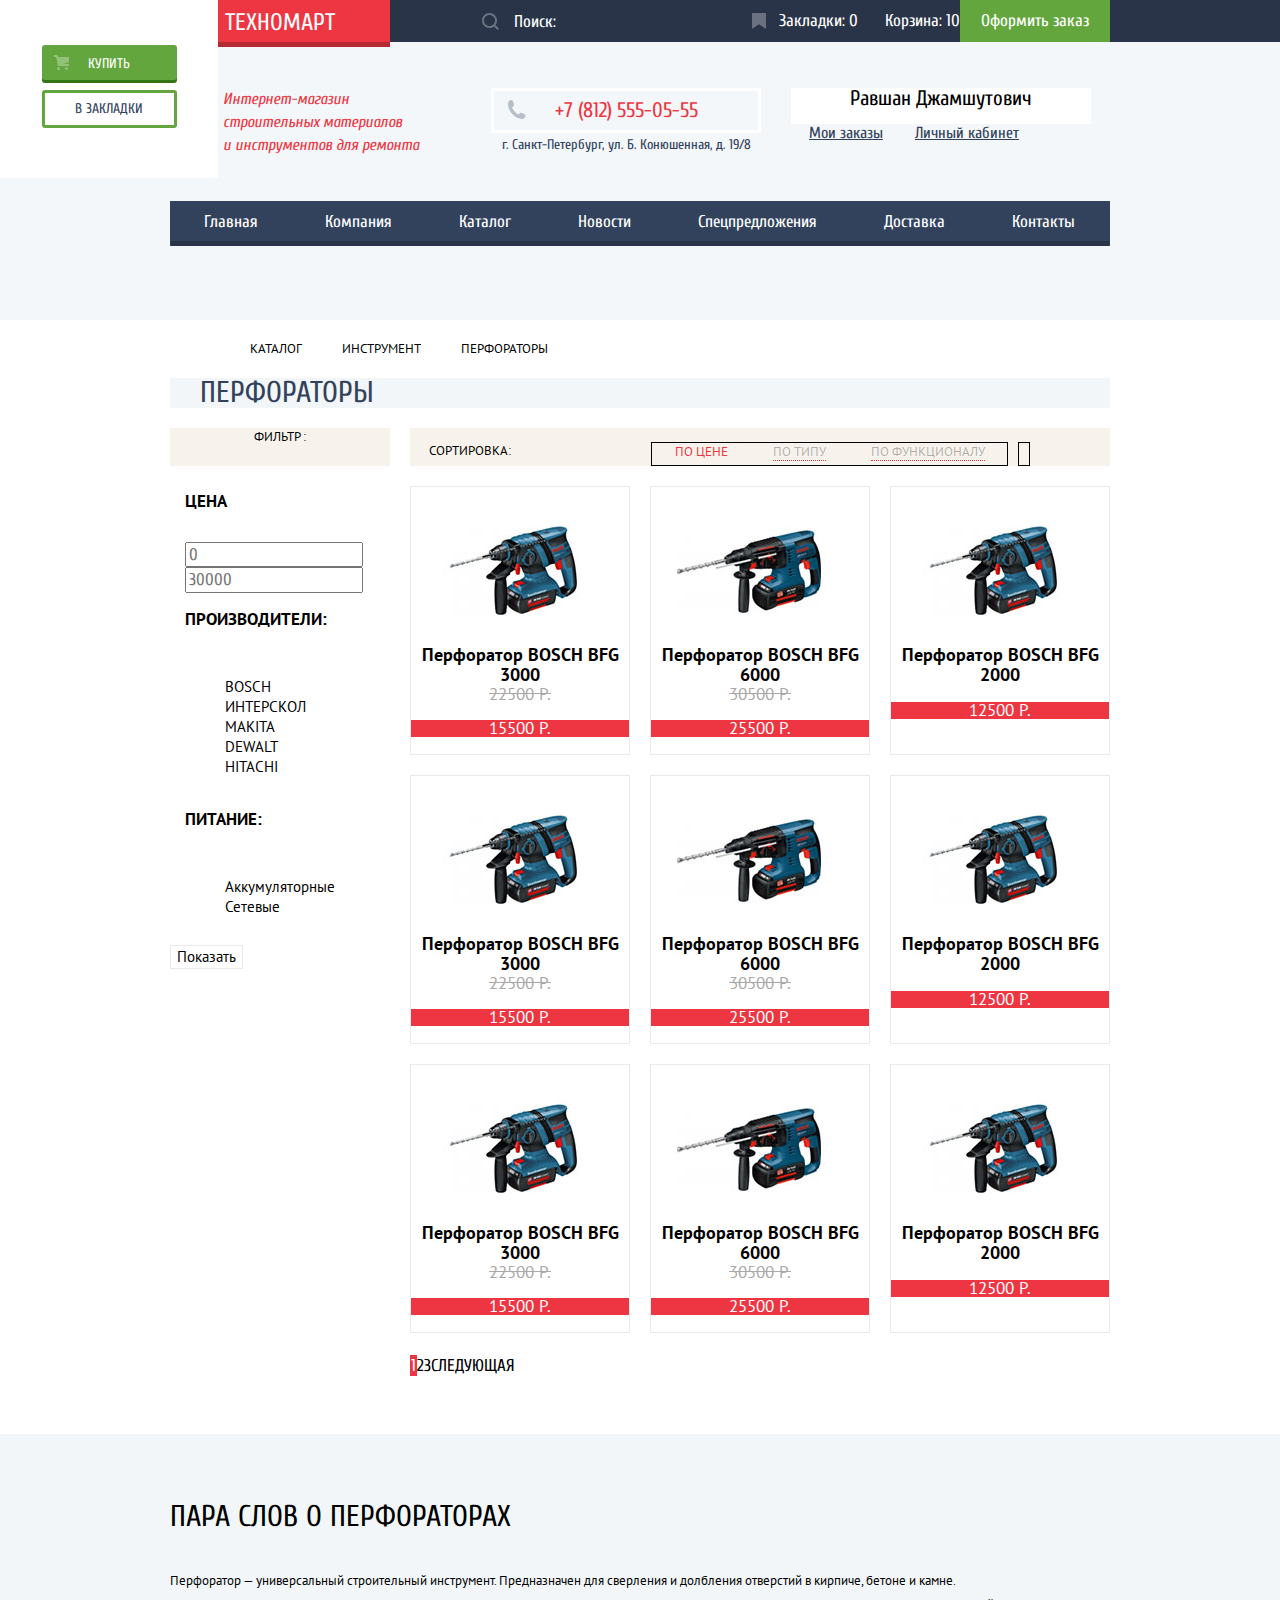
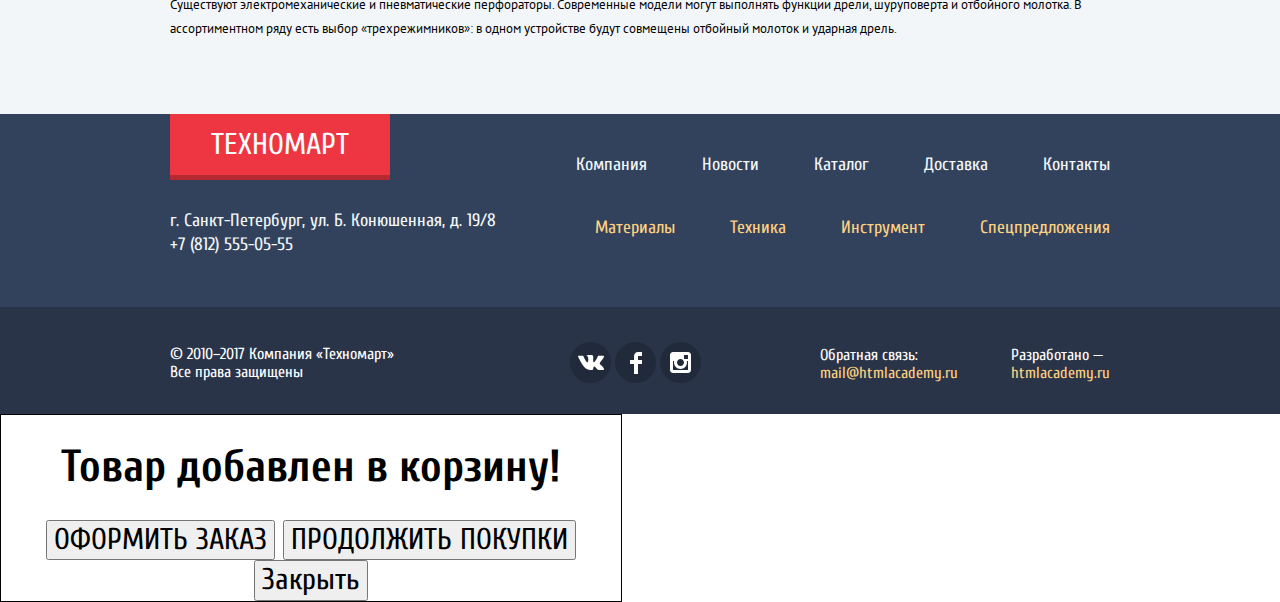
==== catalog.html @ 3c34a7c5 "Оформление контента" ====
<!DOCTYPE html>
<html lang="ru">

<head>
  <meta charset="utf-8">
  <title>HTML Academy: Техномарт</title>
  <link rel="stylesheet" href="css/normalize.css" />
  <link href="https://fonts.googleapis.com/css?family=Cuprum:400,400i,700&amp;subset=cyrillic" rel="stylesheet">
  <link href="https://fonts.googleapis.com/css?family=PT+Sans:400,700&amp;subset=cyrillic" rel="stylesheet">
  <link rel="stylesheet" href="css/style.css" />
</head>

<body class="catalog">
  <header class="main-header">
    <nav class="main-navigation">
      <div class="wrapper">
        <div class="row-selected-products">
          <h1><a class="main-logo" href="index.html">ТЕХНОМАРТ</a></h1>
          <div class="main-search">
            <form method="get" tabindex="0" action="https://echo.htmlacademy.ru" aria-label="Строка поиска">
              <input class="visually-hidden" type="submit" aria-label="Поиск по сайту">
              <input class="search-btn" type="search" name="search" placeholder="Поиск:">
              <span></span>
            </form>
          </div>
          <div class="main-bookmarks"><a href="#">Закладки: 0</a></div>
          <div class="basket-with-goods"><a href="#">Корзина: 10</a></div>
          <a href="#" class="main-checkout">Оформить заказ</a>
        </div>
      </div>
      <div class="middle-corrector">
        <p class="main-description">Интернет-магазин строительных материалов &nbsp и инструментов для ремонта</p>
        <ul class="main-address">
          <li class="main-address-number" aria-label="Телефон">+7 (812) 555-05-55</li>
          <li class="main-address-city" aria-label="Адрес">г. Санкт-Петербург, ул. Б. Конюшенная, д. 19/8</li>
        </ul>
        <ul class="user-navigation-cabinet">
          <li class="user-link"><a href="#">Равшан Джамшутович</a></li>
          <li class="orders-link"><a href="#">Мои заказы</a></li>
          <li class="personal-link"><a href="#">Личный кабинет</a></li>
        </ul>
        <ul class="site-navigation">
          <li><a href="index.html">Главная</a></li>
          <li><a href="company.html">Компания</a></li>
          <li><a href="catalog.html">Каталог</a></li>
          <li><a href="news.html">Новости</a></li>
          <li><a href="special.html">Спецпредложения</a></li>
          <li><a href="delivery.html">Доставка</a></li>
          <li><a href="contacts.html">Контакты</a></li>
        </ul>
      </div>
    </nav>
  </header>
  <main class="container">
    <h1 class="visually-hidden">ПЕРФОРАТОРЫ</h1>
    <div class="breadcrumbs-wrapper">
      <ul class="breadcrumbs">
        <li><a class="home-page" href="#"><span class="visually-hidden">Главная</span></a></li>
        <li><a href="#">Каталог</a></li>
        <li><a href="#">Инструмент</a></li>
        <li class="breadcrumbs-current">Перфораторы</li>
      </ul>
    </div>
    <div class=" content-wrapper">
      <div class="inner-caption">
        <h2 class="caption-txt">ПЕРФОРАТОРЫ</h2>
      </div>
      <div class="catalog-filter-wrapper">
        <aside class="catalog-filter">
          <div class="filter">
            <p>Фильтр :</p>
            <form class="filter" method="get" action="https://echo.htmlacademy.ru">
              <fieldset>
                <legend>ЦЕНА</legend>
                <div class="filter-prise-range">
                  <div class="range-scale">
                    <span class="range-scale-left"></span>
                    <span class="range-scale-right"></span>
                  </div>
                  <div class="range-amount">
                    <input type="text" class="amount-left" id="amount-left" name="amount-left" placeholder="0" />
                    <span></span>
                    <input type="text" class="amount-right" id="amount-right" name="amount-right" placeholder="30000" />
                  </div>
                </div>
              </fieldset>
              <fieldset>
                <legend>ПРОИЗВОДИТЕЛИ:</legend>
                <ul class="filter-option-checkbox">
                  <li class="filter-option">
                    <label><input class="visually-hidden filter-input filter-input-checkbox" type="checkbox" name="bosch"  checked />
                    <span class="checkbox-indicator"></span>
                    BOSCH</label>
                  </li>
                  <li class="filter-option">
                    <label><input class="visually-hidden filter-input filter-input-checkbox" type="checkbox" name="interskol"/>
                    <span class="checkbox-indicator"></span>
                    ИНТЕРСКОЛ</label>
                  </li>
                  <li class="filter-option">
                    <label><input class="visually-hidden filter-input filter-input-checkbox" type="checkbox" name="makita" checked />
                    <span class="checkbox-indicator"></span>
                    MAKITA</label>
                  </li>
                  <li class="filter-option">
                    <label><input class="visually-hidden filter-input filter-input-checkbox" type="checkbox" name="dewalt" />
                    <span class="checkbox-indicator"></span>
                    DEWALT</label>
                  </li>
                  <li class="filter-option">
                    <label><input class="visually-hidden filter-input filter-input-checkbox" type="checkbox" name="hitachi" />
                    <span class="checkbox-indicator"></span>
                    HITACHI</label>
                  </li>
                </ul>
              </fieldset>
              <fieldset>
                <legend>ПИТАНИЕ:</legend>
                <ul class="filter-option-radio">
                  <li class="filter-option">
                    <label tabindex="0"><input type="radio" class="visually-hidden filter-input filter-input-radio" name="power-supply" value="battery" checked />
                    <span class="radio-indicator"></span>
                    Аккумуляторные</label>
                  </li>
                  <li class="filter-option">
                    <label tabindex="0"><input type="radio" class="visually-hidden filter-input filter-input-radio" name="power-supply" value="network" />
                    <span class="radio-indicator"></span>
                    Сетевые</label>
                  </li>
                </ul>
              </fieldset>
              <button type="submit" class="filter-button button">Показать</button>
            </form>
            <b></b>

          </div>
          <!-- Тут будет форма -->
        </aside>
        <section class="catalog">
          <h2 class="visually-hidden">Каталог перфораторов</h2>
          <div class="catalog-navigation">
            <p class="catalog-navigation-item">Сортировка:</p>
            <ul class="catalog-nav-item">
              <li class="catalog-nav-list catalog-list-current"><a>По цене</a></li>
              <li class="catalog-nav-list"><a href="#">По типу</a></li>
              <li class="catalog-nav-list"><a href="#">По функционалу</a></li>
            </ul>
            <ul class="catalog-arrow-item">
              <li class="catalog-nav-list navigation-up"><a href="#"><span class="visually-hidden">up</span></a></li>
              <li class="catalog-nav-list navigation-down"><a href="#"><span class="visually-hidden">down</span></a></li>
            </ul>
          </div>
          <ul class="product-item">
            <li class="product-list-primary" tabindex="0">
              <div class="action-buy">
                <a href="#" class="buy">Купить</a>
                <a href="#" class="bookmark-buy">В закладки</a>
              </div>
              <img src="img/object-2.jpg" width="218" height="155" alt="Перфоратор BOSCH BFG 3000">
              <h3>Перфоратор BOSCH BFG 3000</h3>
              <span>22500 Р.</span>
              <p>15500 Р.</p>
            </li>
            <li class="product-list-primary" tabindex="0">
              <div class="action-buy">
                <a href="#" class="buy">Купить</a>
                <a href="#" class="bookmark-buy">В закладки</a>
              </div>
              <img src="img/object-3.jpg" width="218" height="155" alt="Перфоратор BOSCH BFG 6000">
              <h3>Перфоратор BOSCH BFG 6000</h3>
              <span>30500 Р.</span>
              <p>25500 Р.</p>
            </li>
            <li class="product-list-primary catalog-item-active" tabindex="0">
              <span class="new-flag"></span>
              <div class="action-buy">
                <a href="#" class="buy">Купить</a>
                <a href="#" class="bookmark-buy">В закладки</a>
              </div>
              <img src="img/object-2.jpg" width="218" height="155" alt="Перфоратор BOSCH BFG 2000">
              <h3>Перфоратор BOSCH BFG 2000</h3>
              <p class="empty">12500 Р.</p>
            </li>
            <li class="product-list-primary" tabindex="0">
              <div class="action-buy">
                <a href="#" class="buy">Купить</a>
                <a href="#" class="bookmark-buy">В закладки</a>
              </div>
              <img src="img/object-2.jpg" width="218" height="155" alt="Перфоратор BOSCH BFG 3000">
              <h3>Перфоратор BOSCH BFG 3000</h3>
              <span>22500 Р.</span>
              <p>15500 Р.</p>
            </li>
            <li class="product-list-primary" tabindex="0">
              <span class="new-flag"></span>
              <div class="action-buy">
                <a href="#" class="buy">Купить</a>
                <a href="#" class="bookmark-buy">В закладки</a>
              </div>
              <img src="img/object-3.jpg" width="218" height="155" alt="Перфоратор BOSCH BFG 6000">
              <h3>Перфоратор BOSCH BFG 6000</h3>
              <span>30500 Р.</span>
              <p>25500 Р.</p>
            </li>
            <li class="product-list-primary empty" tabindex="0">
              <div class="action-buy">
                <a href="#" class="buy">Купить</a>
                <a href="#" class="bookmark-buy">В закладки</a>
              </div>
              <img src="img/object-2.jpg" width="218" height="155" alt="Перфоратор BOSCH BFG 2000">
              <h3>Перфоратор BOSCH BFG 2000</h3>
              <p class="empty">12500 Р.</p>
            </li>
            <li class="product-list-primary" tabindex="0">
              <span class="new-flag"></span>
              <div class="action-buy">
                <a href="#" class="buy">Купить</a>
                <a href="#" class="bookmark-buy">В закладки</a>
              </div>
              <img src="img/object-2.jpg" width="218" height="155" alt="Перфоратор BOSCH BFG 3000">
              <h3>Перфоратор BOSCH BFG 3000</h3>
              <span>22500 Р.</span>
              <p>15500 Р.</p>
            </li>
            <li class="product-list-primary" tabindex="0">
              <div class="action-buy">
                <a href="#" class="buy">Купить</a>
                <a href="#" class="bookmark-buy">В закладки</a>
              </div>
              <img src="img/object-3.jpg" width="218" height="155" alt="Перфоратор BOSCH BFG 6000">
              <h3>Перфоратор BOSCH BFG 6000</h3>
              <span>30500 Р.</span>
              <p>25500 Р.</p>
            </li>
            <li class="product-list-primary" tabindex="0">
              <div class="action-buy">
                <a href="#" class="buy">Купить</a>
                <a href="#" class="bookmark-buy">В закладки</a>
              </div>
              <img src="img/object-2.jpg" width="218" height="155" alt="Перфоратор BOSCH BFG 2000">
              <h3>Перфоратор BOSCH BFG 2000</h3>
              <p class="empty">12500 Р.</p>
            </li>
          </ul>
          <ul class="pagination-list">
            <li class="pagination-item pagination-item-current"><a>1</a></li>
            <li class="pagination-item"><a href="#">2</a></li>
            <li class="pagination-item"><a href="#">3</a></li>
            <li class="pagination-item next-page"><a href="#">СЛЕДУЮЩАЯ</a></li>
          </ul>
        </section>
      </div>
    </div>
    <section class="product-description">
      <div class="product-wrapper">
        <h2 class="visually-hidden">Описание перфораторов</h2>
        <h2 class="offers-caption-txt">ПАРА СЛОВ О ПЕРФОРАТОРАХ</h2>
        <p>Перфоратор — универсальный строительный инструмент. Предназначен для сверления и долбления отверстий в кирпиче, бетоне и камне.<br> Существуют электромеханические и пневматические перфораторы. Современные модели могут выполнять функции дрели,
          шуруповерта и отбойного молотка. В ассортиментном ряду есть выбор «трехрежимников»: в одном устройстве будут совмещены отбойный молоток и ударная дрель.</p>
      </div>
    </section>
  </main>
  <footer class="main-footer">
    <div class="footer-wrapper">
      <nav class="footer-navigation">
        <div class="footer-contacts-wrapper">
          <a class="footer-logo" href="index.html">ТЕХНОМАРТ</a>
          <p class="footer-contacts">
            г. Санкт-Петербург, ул. Б. Конюшенная, д. 19/8 +7 (812) 555-05-55
          </p>
        </div>
        <!--<div class="footer-site-wrapper">-->
        <ul class="footer-site-navigation">
          <li><a href="#">Компания</a></li>
          <li><a href="#">Новости</a></li>
          <li><a href="#">Каталог</a></li>
          <li><a href="#">Доставка</a></li>
          <li><a href="#">Контакты</a></li>
          <li class="another-color"><a href="#">Материалы</a></li>
          <li class="another-color"><a href="#">Техника</a></li>
          <li class="another-color"><a href="#">Инструмент</a></li>
          <li class="another-color"><a href="#">Спецпредложения</a></li>
        </ul>
        <!--</div>-->
      </nav>
    </div>
    <section class="footer-row">
      <div class="footer-row-wrapper">
        <p class="footer-company">
          © 2010–2017 Компания «Техномарт» Все права защищены
        </p>
        <div class="footer-social">
          <a class="social-btn vk-btn" href="#" aria-label="ВКонтакте"><span class="visually-hidden">ВКонтакте</span></a>
          <a class="social-btn fb-btn" href="#" aria-label="Фейсбук"><span class="visually-hidden">Фейсбук</span></a>
          <a class="social-btn ins-btn" href="#" aria-label="Инстаграм"><span class="visually-hidden">Инстаграм</span></a>
        </div>
        <div class="footer-develope">
          <p class="mail-develope">
            Обратная связь:<br>
            <a class="footer-develope-link" href="#" aria-label="Электронная почта htmlacademy">mail@htmlacademy.ru</a>
          </p>
          <p class="site-develope">
            Разработано —<br>
            <a class="footer-develope-link" href="#" aria-label="Сайт htmlacademy">htmlacademy.ru</a>
          </p>
        </div>
      </div>
    </section>
  </footer>

  <section class="modal modal-basket">
    <h2>Товар добавлен в корзину!</h2>
    <div class="modal-nav">
      <button class="checkout-btn" type="submit">ОФОРМИТЬ ЗАКАЗ</button>
      <button class="continue-shopping" type="button">ПРОДОЛЖИТЬ ПОКУПКИ</button></div>
    <button class="modal-close" type="button">Закрыть</button>
    <!-- Оформление заказа -->
  </section>

</body>

</html>
---- css/style.css ----
body {
  padding: 0;
  margin: 0;
  font-family: "Cuprum", Arial, sans-serif;
  font-size: 17px;
  font-weight: normal;
  line-height: 17px;
  color: #000000;
  background-color: #ffffff;
  min-width: 1200px;
}

.visually-hidden {
  position: absolute;
  clip: rect(0 0 0 0);
  width: 1px;
  height: 1px;
  margin: -1px;
}

a {
  text-decoration: none;
}

.main-navigation {
  background-color: #f4f7f9;
  margin: 0px;
  padding: 0px;
  min-height: 320px;
}

.main-logo {
  font-size: 24px;
  line-height: 24px;
  font-weight:400;
  color: #ffffff;
  background-color: #ee3643;
  width: 220px;
  text-align: center;
  padding-top: 11px;
  padding-bottom: 7px;
  display: block;
  /* border-bottom: 5px solid #b52933; */
  box-shadow: 0 5px 0 0 #b52933;
  /* position: absolute; */
  /* top: 0; */
  /* display: none;      /* Потом убрать */ */
}

.main-logo:hover,
.main-logo:focus,
.footer-logo:hover,
.footer-logo:focus {
background-color:#ca2c37;
box-shadow: 0 5px 0 0 #9a212a;
}

.main-logo:active,
.footer-logo:active {
  background-color: #ba2732;
  box-shadow: 0 5px 0 0 #8e1e26;
}

.wrapper {
  background-color: #293449;
  width: 100%;
}

.row-selected-products {
  margin: 0 auto;
  padding: 0 10px;
  width: 940px;
  height: 42px;
}

.wrapper .row-selected-products {
  display: flex;
  flex-direction:row;
  align-items:center;
  margin-bottom: 46px;
}

.row-selected-products a:not(.main-logo ) {
  color: #ffffff;
  line-height: 18px;

}

.main-search {
  margin-left: auto;
  width: 270px;
  position: relative;
}

.main-search input[type="search"] {
  border: none;
  padding-left:49px;
  width: 270px;
  height: 42px;
  background-color: #293449;
}

.main-search input[type="search"]:hover {
  background-color: #212a3a;
}

.main-search input[type="search"]:focus {
  background:white;
}

.main-search input::-webkit-input-placeholder {
  color: #ffffff;
  font-weight: 400;
  line-height: 18px;
}

.main-search input:focus::-webkit-input-placeholder {
  color: #000000;
  font-weight: 400;
  line-height: 18px;
}

.main-search input[type="search"]:focus+span {
  background-image:url(../img/icon-search-red.svg);
  opacity: 1;
}

.main-search span {
  position:absolute;
  background-image:url(../img/icon-search.svg);
  background-repeat: no-repeat;
  width: 20px;
  height: 20px;
  top: 13px;
  left: 17px;
  opacity: 0.3;
  /* margin-left: 17px; */

}
.main-search:hover::before {
  opacity: 1;
}

.main-search:hover span {
  opacity: 1;
}

.main-bookmarks {
  width: 150px;
  text-align: center;
  position: relative;
}

.main-bookmarks a {
  padding: 12px 27px 12px 44px;    /*---- SAFARI -----*/
}

.main-bookmarks a::before {
  content: "";
  background-image: url(../img/icon-bookmark.svg);
  background-repeat: no-repeat;
  width: 14px;
  height: 16px;
  position: absolute;
  top: 1px;
  left: 17px;
  opacity: 0.3;
}

.main-bookmarks a:hover::before,
.main-basket a:hover::before {
  opacity: 1;
}

.main-bookmarks a:active::before,
 .main-basket a:active::before {
  opacity: 0.5;
}

.main-basket {
  width: 150px;
  text-align: center;
  position: relative;
/* border: 1px solid white; */
}

.main-basket a {
  padding: 12px 28px 12px 50px;
}

.main-basket a::before {
  content: "";
  background-image: url(../img/cart-icon.svg);
  background-repeat: no-repeat;
  width: 15px;
  height: 15px;
  position: absolute;
  top: 1px;
  left: 17px;
  opacity: 0.3;
}

.main-bookmarks a:hover,
.main-basket a:hover,
.main-bookmarks a:focus,
.main-basket a:focus {
background-color: #212a3a;
}

.main-bookmarks a:active,
.main-basket a:active {
background-color: #161d29;
opacity: 0.5;
}

.with-products a,
.with-products a:hover,
.with-products a:focus,
.with-products a:active {
  background-color: #ee3643;
}

.main-checkout {
  background-color: #63a63e;
  width: 150px;
  text-align: center;
  padding-top: 12px;
  padding-bottom: 12px;
}

.main-checkout:hover,
.main-checkout:focus {
  background-color: #5fbb2d;
}

.main-checkout:active {
  background-color: #518534;
  color: rgba(255, 255, 255, 0.51);
}

.middle-corrector {
  margin: 0 auto;
  padding: 0 10px;
  width: 940px;
  display: flex;
  flex-direction: row;
  flex-wrap: wrap;
  /* border: 1px solid green; /* -- ПОТОМ УБРАТЬ -- */
  margin-bottom:44px;
}

.main-description {
  font-style: italic;
  font-size: 16px;
  line-height: 23px;
  text-align: left;
  color: #ee3643;
  width: 198px;
  margin: 0;
  padding: 0;
  margin-left: 53px;
  /* border: 1px solid red; /* -- ПОТОМ УБРАТЬ -- */
}

.main-address {
  list-style: none;
  width: 300px;
  margin:0;
  padding: 0;
  margin-left:70px;
  /* border: 1px solid red; /* -- ПОТОМ УБРАТЬ -- */
}

.main-address-number {
  font-size: 21px;
  line-height: 21px;
  color: #ee3643;
  border: 3px solid #ffffff;
  width: 264px;
  text-align: center;
  padding-top: 9px;
  padding-bottom: 9px;
  position: relative;

}

.main-address-number::before {
  content: "";
  width: 19px;
  height: 19px;
  background-image: url(../img/icon-phone.svg);
  background-repeat: no-repeat;
  position: absolute;
  left:13px;
}

.main-address-city {
  font-size: 14px;
  line-height: 24px;
  color: #32425c;
  width: 270px;
  text-align: center;
}

.user-navigation {
  font-size: 21px;
  line-height: 21px;
  list-style: none;
  width: 281px;
  height: 45px;
  margin: 0;
  padding: 0;
  margin-left: auto;
  display: flex;
  flex-direction: row;
  justify-content: space-between;
  align-items: center;
}

.user-navigation a {
  color: inherit;
}

.login-link {
  margin-right: 10px;
}

.login-link a {
  background-color: #ffffff;
  padding: 9px 26px 9px 47px;
  width: 121px;
  position: relative;
}

.login-link a::before {
  content: "";
  background-image: url(../img/icon-login.svg);
  background-repeat: no-repeat;
  width: 20px;
  height: 17px;
  position: absolute;
  left: 14px;
  top: 12px;
  opacity: 0.5;
}

.login-link a:hover::before,
.login-link a:focus::before {
  opacity: 1;
}

.login-link a:active::before {
  opacity: 0.5;
}

.registration-link a {
  background-color: #ffffff;
  padding: 9px 25px 9px 25px;
  width: 150px;
}

.user-navigation a:hover,
.user-navigation a:focus {
  color: #ee3643;
}

.user-navigation a:active {
  color: rgba(0, 0, 0, 0.302);
}

.user-navigation-cabinet {
  list-style: none;
  margin: 0;
  padding: 0;
  display: flex;
  flex-wrap: wrap;
  width: 300px;
}

.user-link {
  background-color: #ffffff;
  width: 300px;
  text-align: center;
}

.user-link a {
  font-size: 21px;
  line-height: 21px;
  color: #000000;
}

.orders-link {
  margin-left: 18px;   /* -- ПОТОМ ИСПРАВИТЬ -- */
}

.personal-link {
  margin-left: 32px;  /* -- ПОТОМ ИСПРАВИТЬ  -- */
}

.orders-link a,
.personal-link a {
  font-size: 16px;
  line-height: 18px;
  color: #32425c;
  text-decoration: underline;
}

/* .navigation-corrector {
  margin: 0 auto;
  width: 940px;}
   margin-bottom: 59px; /* -- ПОТОМ УБРАТЬ -- */
  /* border: 1px solid green; /* -- ПОТОМ УБРАТЬ -- */


.site-navigation {
  list-style: none;
  background-color: #32425c;
  width: 100%;
  margin: 0;
  padding: 0;
  display: flex;
  justify-content: center;
  flex-wrap: wrap;
  margin-top: 44px;
  margin-bottom: 60px;
}

.site-navigation li {
  height: 45px;
}

.site-navigation a {
  display: block;
  color: #ffffff;
  font-weight: normal;
  padding-top: 12px;
  padding-bottom: 11px;
  padding-right: 34px;
  padding-left: 33px;
  border-bottom: 5px solid #293449;
}

.site-navigation a:hover,
.site-navigation a:focus {
  background-color: #293449;
}

.site-navigation a:active {
    /* color: rgba(255, 255, 255, 0.502);
    background-color: #1d2739; */
    opacity: 0.3;
}

.breadcrumbs-wrapper {
  margin: 0 auto;
  padding: 0 10px;
  width: 940px;
}

.breadcrumbs-wrapper .breadcrumbs {
  display: flex;
  margin-top: 20px;
  margin-bottom: 20px;
}

.breadcrumbs li {
  margin-left: 40px;
}

.breadcrumbs,
.filter p,
.catalog-navigation {
  font-family: "PT Sans", Arial, sans-serif;
  font-size: 13px;
  line-height: 18px;
  list-style: none;
  text-transform: uppercase;
}

.breadcrumbs a {
  color: #000000;
}

.breadcrumbs {
  margin: 0;
  padding: 0;
}

.content-wrapper {
  margin: 0 auto;
  padding: 0 10px;
  width: 940px;
}

.catalog-filter-wrapper {
  display: flex;

}

.filter {
  /* border: 1px solid black; */
  width: 220px;
  margin-right: 20px;
}

.filter p,
.catalog-navigation {
  background-color: #f7f3ec;
  margin: 0;
  padding: 0;
}

.filter p {
  min-height: 38px;
  text-align: center;
  margin-bottom: 20px;
}

.filter legend {
  font-family: "PT Sans", Arial, sans-serif;
  line-height: 30px;
  font-weight: bold;
  text-transform: uppercase;
  margin-bottom: 20px;
}

.filter fieldset {
  border: none;
}

.filter label,
.filter-button {
  font-family: "PT Sans", Arial, sans-serif;
  font-size: 15px;
  line-height: 20px;
}

.filter ul {
  list-style: none;
}

.filter-button {
  background-color: #ffffff;
  border: 1px solid #eaeaea;
}

.catalog-navigation {
  /* border: 1px solid black; */
  display: flex;
  min-height: 38px;
  margin-bottom: 20px;
}

.catalog-navigation p {
  margin: 0;
  padding: 0;
  }

.catalog-navigation .catalog-navigation-item {
  padding-left: 19px;
  padding-top: 14px;
}

.catalog-nav-item {
  margin: 0;
  padding: 0;
  border: 1px solid black;
  display: flex;
  flex-wrap: wrap;
  justify-content: space-around;
  margin-left: 140px;
  list-style: none;
  width: 355px;
  margin-top: 14px;
}

.catalog-arrow-item {
  margin: 0;
  padding: 0;
  border: 1px solid black;
  display: flex;
  flex-wrap: wrap;
  justify-content: space-around;
  margin-left: 10px;
  list-style: none;
  margin-top: 14px;
}

.catalog-arrow-item .catalog-nav-list {
  margin-right: 5px;
}

.catalog-nav-list a {
  color: rgba(0, 0, 0, 0.302);
  /* background-image: url(/Users/yanbronovitskiy/Documents/GitHub/608889-technomart/img/under-line.png);
  background-position: bottom;
  background-repeat: repeat-x; */
  border-bottom: 1px dotted #ee3643;


}

.catalog-nav-list a:hover,
.catalog-nav-list a:focus {
  color: inherit;
  border-bottom: 1px solid #ee3643;
  background: none;
}

.catalog-list-current a {
  background-image: none;
  border-bottom: none;
  color: #ee3643;
  margin: 0;
  padding: 0;
}
.catalog-list-current a:hover,
.catalog-list-current a:focus,
.catalog-list-current a:active {
  background-image: none;
  border-bottom: none;
  color: #ee3643;
}

.catalog-item-buy {
  font-size: 14px;
  line-height: 18px;
  text-align: center;
  color: #ffffff;
  background-color: #63a63e;
}

.catalog-item-buy:hover,
.catalog-item-buy:focus {
  background-color: #5fbb2d;
}

.catalog-item-buy:active {
  background-color: #518534;
}

.catalog-item-bookmarks {
  font-size: 14px;
  line-height: 18px;
  text-align: center;
  color: #000000;
  background-color: #ffffff;
  border: 3px solid #63a63e;
  border-radius: 3px;
}

.catalog-item-bookmarks:hover,
.catalog-item-bookmarks:focus {
  border: 3px solid #000000;
  border-radius: 3px;
}

.catalog-item-bookmarks:active {
  border: 3px solid #c1c6ce;
  border-radius: 3px;
  color: rgba(50, 66, 92, 0.302);
}

.services {
  margin: 0 auto;
  padding: 0 10px;
  width: 940px;
  margin-bottom: 53px;
  margin-top: 59px;
  display: flex;
  justify-content: space-between;
  flex-wrap: wrap;
  /* border: 1px solid green;  */  /* ------   потом убрать ----------- */
}

.services-item-horizontal {
  display: flex;
  justify-content:space-between;
  width: 100%;
/*   border: 1px solid black;     */  /* ------   потом убрать ----------- */
}

.services-item-vertical {
  display: flex;
  flex-direction: column;
/*   border: 1px solid black; */ /* ------   потом убрать ----------- */
  width: 300px;
  margin-left: auto;
}

.services-item-slide {
  width: 620px;
  height: 266px;   /* ------   потом убрать ----------- */
  border: 1px solid red;

}

.slider-wrapper {
  display: flex;
  margin: 0;
  padding: 0;
  /* ------   потом убрать ----------- */
}

.services-list {
  width: 300px;
  margin-bottom: 20px;
  min-height: 123px;
   /* ------   потом убрать ----------- */
}

.delivery-block {
  margin-bottom: 0;
}

.services-list h3 {
  margin: 0;
  padding: 0;
}

.services-list h3 {
  padding-top: 26px;
  padding-left: 23px;
}

.services-list a {
  padding: 10px 0px;
  margin-left: 25px;
  width: 135px;
  text-align: center;
}

.materials-block,
.tool-block,
.technics-block,
.discounts-block,
.delivery-block {
  position: relative;
}

.materials-block::before {
  content: "";
  width: 60px;
  height: 59px;
  background-image: url(../img/flag.png);
  position: absolute;
  right: 0px;
}

.materials-block::after {
  content: "";
  width: 44px;
  height: 65px;
  background-image: url(../img/icon-1.svg);
  background-repeat: no-repeat;
  position: absolute;
  top:31px;
  right: 43px;
}

.tool-block::after {
  content: "";
  width: 75px;
  height: 61px;
  background-image: url(../img/icon-2.svg);
  background-repeat: no-repeat;
  position: absolute;
  right: 28px;
  top: 33px;
}

.technics-block::after {
  content: "";
  width: 78px;
  height: 62px;
  background-image: url(../img/icon-3.svg);
  background-repeat: no-repeat;
  position: absolute;
  right: 31px;
  top: 33px;
}

.discounts-block::after {
  content: "";
  width: 59px;
  height: 72px;
  background-image: url(../img/icon-4.svg);
  background-repeat: no-repeat;
  position: absolute;
  right: 45px;
  top: 26px;
}

.delivery-block::after {
  content: "";
  width: 78px;
  height: 68px;
  background-image: url(../img/icon-5.svg);
  background-repeat: no-repeat;
  position: absolute;
  right: 31px;
  top: 32px;
}

.services-list h3 {
  font-size: 24px;
  font-weight: bold;
  line-height: 30px;
  color: #ffffff;
}

.services-list a {
  display: inline-block;
  font-size: 14px;
  line-height: 18px;
  color: #ffffff;
  background-color: rgba(0, 0, 0, 0.1);
  border-radius: 3px;
  margin-top: 10px;
}

.services-list a:hover,
.services-list a:focus {
  background-color: rgba(0, 0, 0, 0.2);
}

.services-list a:active {
  background-color: rgba(0, 0, 0, 0.3);
}

.materials-block,
.delivery-block {
  background-color: #ffbf47;
}

.tool-block {
  background-color: #3bbce3;
}

.technics-block {
  background-color: #dc91d8;
}

.discounts-block {
  background-color: #8ed78f;
}

.caption {
  background-color: #f9f5f0;
  display: flex;
  flex-wrap: wrap;
  justify-content: space-between;
  margin-bottom: 20px;
  min-height: 89px;
}

.inner-caption {
  background-color: #f2f6f8;
  display: flex;
  margin-bottom: 20px;
}

.caption-txt {
  margin: 0;
  padding: 0;
  font-size: 30px;
  font-weight: normal;
  line-height: 30px;
  text-transform: uppercase;
  color: #32425c;
  width: 610px;
  padding-left: 30px;
  align-self: center;
}

.caption-btn {
  font-size: 14px;
  line-height: 18px;
  color: #ffffff;
  text-align: center;
  background-color: #ee3643;
  margin-right: 24px;
  padding: 10px 0;
  align-self: center;
  border-radius: 3px;
  width: 253px;
}

.caption-btn:hover,
.caption-btn:focus,
.company-btn:hover,
.company-btn:focus,
.contacts-btn:hover,
.contacts-btn:focus {
  background-color: #ca2c37;
}

.caption-btn:active,
.company-btn:active,
.caption-btn:active {
  background-color: #ba2732;
}

.product,
.manufacture {
  margin: 0 auto;
  padding: 0 10px;
  width: 940px;
}

.product-item {
  display: flex;
justify-content: flex-start;
  flex-wrap: wrap;
  /* border: 1px solid green; */ /* ------   потом убрать ----------- */
  margin: 0;
  padding: 0;
}

.product-list,
.product-list-primary {
  width: 218px;
  margin-right: 20px;
  margin-bottom: 20px;
}

.product-list:nth-child(4n) {
  margin-right:0;
}

.product-list-primary:nth-child(3n) {
  margin-right:0;
}

.product-item,
.manufacture-item {
  font-family: "PT Sans", Arial, sans-serif;
  list-style: none;
}

.product-list,
.manufacture-list,
.product-list-primary {
  border: 1px solid #eaeaea;
  text-align: center;
}

.product-list h3,
.product-list-primary h3 {
  font-size: 18px;
  font-weight: bold;
  line-height: 20px;
  margin: 0;
  padding: 0;
}

.product-list p {
  margin: 0;
  padding: 0;
}

.product-list img {
  margin-bottom: 23px;
}

.product-list h3 {
  margin-bottom: 11px;
}

.product-list span,
.product-list-primary span {
  line-height: 18px;
  color: #a9a9a9;
  text-decoration: line-through;
}

.product-list p,
.product-list-primary p {
  background-color: #ee3643;
  color: #ffffff;
}

.product p {
  position:relative;
  width:80px;
  margin:8px auto;
  margin-bottom:20px;
  padding:10px 30px;
  padding-bottom: 10px;
  color:white;
  background:#ee3643;
  border-radius:3px;
}

.product-list .empty {
  margin-top: 37px;
  margin-bottom: 20px;
}

.product p::after {
  content:"";
  position:absolute;
  top:0;
  right:-20px;
  width:0;
  height:0;
  border:19px solid white;
  border-left-color:#ee3643;
}

.product-list {
  position: relative;
  display: inline-block;
}

.action-buy {
  position: absolute;
  top: 0;
  left: 0;
  width: 218px;
  height: 88px;
  background-color: #ffffff;
  opacity: 1;
  padding: 45px 0;
}

.buy,
.bookmark-buy {
  display: block;
  width: 129px;
  margin: 0 auto;
  margin-bottom: 10px;
  background-color: #63a63e;
  color: white;
  font-size: 14px;
  font-weight: normal;
  font-family: "Cuprum", Arial sans-serif;
  line-height: 18px;
  text-decoration: none;
  text-transform: uppercase;
  border-radius: 3px;
}

.bookmark-buy {
  padding:7px 0;
  border:3px solid #63a63e;
  color:#32425c;
  background:white;
  border-bottom-color:#63a63e;
}

.bookmark-buy:hover,
.bookmark-buy:focus {
  border:3px solid #32425c;
}

.bookmark-buy:active {
  opacity: 0.3;
}

.buy {
  padding-top: 10px;
  padding-bottom: 7px;
  padding-right: 3px;
  padding-left: 3px;
  box-shadow:0 3px 0 0 #367315;
  position: relative;
}

.buy::before {
  content: "";
  position: absolute;
  width: 15px;
  height: 15px;
  background-image: url(../img/cart-icon.svg);
  background-repeat: no-repeat;
  top: 10px;
  left: 12px;
  opacity: 0.3;
}

.buy:hover::before,
.buy:focus::before,
.buy:active::before {
  opacity: 1;
}

.buy:hover,
.buy:focus {
  background-color: #5fbb2d;

}

.buy:active {
  background-color: #367315;
}

.product-list .action-buy {
  display: none;
}

.product-list:hover .action-buy {
  display: block;
}

.product-list:hover,
.product-list:focus {
  box-shadow: 0px 0px 25px 0 rgba(41, 52, 73, 0.5);
}

.manufacture {
  /* border: 1px solid black; */
  margin-bottom: 65px;
}

.manufacture-item {
  display: flex;
  margin: 0;
  padding: 0;
  flex-wrap: wrap;
  justify-content:flex-start;

}

.manufacture-list {
  width: 218px;
  min-height: 143px;
  margin-bottom: 20px;
  margin-right: 20px;
  align-self:center;
}

.manufacture-list:hover,
.manufacture-list:focus {
  box-shadow: 0px 0px 25px 0 rgba(41, 52, 73, 0.5);
}

.manufacture-list:active {
  box-shadow: 0px 0px 10px 0 rgba(41, 52, 73, 0.5);
  opacity: 0.3;
}

.manufacture-list:nth-child(4n) {
  margin-right: 0;
}

.pagination-list {
  list-style: none;
  /* border: 1px solid black; */
  display: flex;
  margin: 0;
  padding: 0;
  margin-top: 4px;
  margin-bottom: 60px;
}

.pagination-item a {
  color: #000000;
  background-color: #ffffff;
  /* border: 1px solid #eaeaea; */

}

.pagination-item a:active {
  border: 1px solid #ee3643;

}

.pagination-item-current a {
  color: #ffffff;
  background-color: #ee3643;
  border: 1px solid #ee3643;
}

.pagination-item-current a:hover,
.pagination-item-current a:focus,
.pagination-item-current a:active {
  color: #ffffff;
  background-color: #ee3643;
  border: 1px solid #ee3643;
}

.offers {
  background-color: #f4f7f9;
  width: 940px;
  display: flex;
  flex-wrap: wrap;
  padding:0 calc((100% - 930px) / 2);
  justify-content: center;
  /* border: 1px solid red; */ /* ------- ПОТОМ УБРАТЬ   ------*/ */
}

.offers-wrapper h2,
.offers-item  {
  margin: 0;
  padding: 0;

}

.offers .offers-wrapper {
  padding-top: 63px;
}

/* .offers-wrapper {
  margin: 0 auto;
  padding: 0 10px;
  width: 940px;
  display: flex;

  margin-bottom: 83px;
} */
/* border: 1px solid red; */  /* ------- ПОТОМ УБРАТЬ   ------*/

.product-wrapper .offers-caption-txt {
 /*border: 1px solid black; */  /* ------- ПОТОМ УБРАТЬ   ------*/
  width: 400px;
padding-top: 68px;
margin-bottom: 37px;
}

.product-wrapper p {
  margin: 0;
  padding: 0;

}

.offers-caption-txt,
.company-caption-txt,
.contacts-caption-txt {
  font-size: 30px;
  font-weight: normal;
  line-height: 30px;
  text-transform: uppercase;
}

.offers-caption-txt {
  margin: 0;
  padding: 0;
  width: 400px;
  /* border: 1px solid black; */
  margin-bottom: 24px;
  margin-top: 63px;

}

.offers-item {
  list-style: none;
  /* border: 1px solid black; */
  width: 400px;
}

.offers-item,
.offers-description p,
.company p,
.contacts p {
  font-family: "PT Sans", Arial, sans-serif;
  font-size: 13px;
  line-height: 24px;
}

.offers-description {
  width: 620px;
  /* border: 1px solid green; */ /* ------- ПОТОМ УБРАТЬ   ------*/
  min-height: 283px;
  margin-left: auto;
}

.delivery-item {
  width: 275px;
}

.guaranty-item {
  width: 380px;
}

.caption-wrapper {
  margin: 0 auto;
  /* padding: 0 10px; */
  width: 940px;
  margin-bottom: 74px;
}

.offers-nav {
  list-style: none;
  position: relative;
  width: 240px;   /* -------  ДУБЛИРУЕТСЯ С  .offers-nav-btn ------*/
  min-height: 182px;      /* ------- ПОТОМ УБРАТЬ   ------*/
  /* border: 1px solid green; */ /* ------- ПОТОМ УБРАТЬ   ------*/
  margin: 0;
  padding: 0;
  margin-top: 2px;
  margin-bottom: 98px;
}

.offers-nav::before {
  content: "";
  width: 10px;
  height: 277px;
  background-image: url(../img/shadow.png);
  background-repeat: no-repeat;
  position: absolute;
  top: -45px;
  right: 0px;
}

.offers-nav li {
  width: 240px;
}

.offers-nav a {
  font-size: 21px;
  font-weight: bold;
  color: #ffffff;
  background-color: #32425c;
  padding: 21px 0px;
  display: block;
  padding-left: 23px;
  border-bottom: 1px solid #293449;
  border-top: 1px solid #4d637b;
}

.offers-nav a:hover {
  background-color: #293449;
}

.offers-nav .active-btn {
  color: #32425c;
  background-color: #ffffff;
  border-top: none;
  border-bottom: none;
  padding: 22px 0px;
  padding-left: 23px;
}


/* .offers-nav-btn {
  font-size: 21px;
  font-weight: bold;
  line-height: 30px;
  color: #ffffff;
  background-color: #32425c;
  width: 240px;
}

.offers-nav-btn:hover,
.offers-nav-btn:focus {
  background-color: #293449;
} */

.offers-description h2 {
  font-size: 36px;
  font-weight: normal;
  line-height: 36px;
  color: #32425c;
  margin: 0;
  padding: 0;
}

.offers-description-btn {
  font-size: 14px;
  line-height: 18px;
  background-color: #ff5357;
  color: #ffffff;
}

.delivery {
  background-image: url(../img/auto.jpg);
  background-repeat: no-repeat;
  background-position: 100% 7%;
}

.guaranty {
  background-image: url(../img/medal.png);
  background-repeat: no-repeat;
  background-position: right;
}

.credit {
  background-image: url(../img/credit.jpg);
  background-repeat: no-repeat;
  background-position: right;
}

.container-wrapper {
  margin: 0 auto;
  padding: 0 10px;
  width: 940px;
  display: flex;
  justify-content: space-between;
  margin-bottom: 86px;
  margin-top: 77px;
}

.company-wrapper {
  display: flex;
  flex-direction: column;
}

.company-wrapper p,
.company-caption-txt,
.contacts-caption-txt,
.company-dignity {
  margin: 0;
  padding: 0;
}

.company-caption-txt,
.contacts-caption-txt {
  margin-bottom: 30px;
}

.company-wrapper .company-items-first {
  width: 520px;
  margin-bottom: 24px;
}

.company-wrapper .company-items-second {
  width: 390px;
  margin-bottom: 20px;
}

.company-dignity {
  list-style: none;
  font-size: 18px;
  line-height: 20px;
  margin-bottom: 36px;
}

.company-dignity-item {
  padding-bottom: 20px;
  padding-left: 36px;
  position: relative;
}

.company-dignity-item::before {
  content: "";
  height: 2px;
  width: 25px;
  position: absolute;
  background-color: #ee3643;
  top: 9px;
  left: 0px;
}

.company-dignity-item:nth-child(3n) {
  padding-bottom: 0;
}

.company-btn {
  font-size: 14px;
  line-height: 18px;
  color: #ffffff;
  background-color: #ee3643;
  text-transform: uppercase;
  width: 220px;
  text-align:center;
  padding: 10px 0;
  border-radius: 3px;
}

.contacts-wrapper {
  display: flex;
  flex-direction: column;
}

.contacts-wrapper p {
  margin: 0;
  padding: 0;
}

.contacts-wrapper .contacts-item {
  width: 180px;
  margin-bottom: 30px;
}

.map {
  width: 300px;
  margin-bottom: 37px;
}

.contacts-btn {
  font-size: 14px;
  line-height: 18px;
  color: #ffffff;
  background-color: #ee3643;
  text-transform: uppercase;
  text-align:center;
  padding: 10px 0px;
  border-radius: 3px;
}

.product-description {
  background-color: #f2f6f8;
  padding-bottom: 73px;
}

.product-wrapper {
  margin: 0 auto;
  padding: 0 10px;
  width: 940px;
  }

.product-description h2 {
  font-size: 30px;
  line-height: 30px;
  font-weight: normal;
  margin: 0;
  padding: 0;
}

.product-description p {
  font-family: "PT Sans", Arial, sans-serif;
  font-size: 13px;
  line-height: 24px;
}

.main-footer {
  background-color: #32425c;
}

.footer-wrapper {
  margin: 0 auto;
  padding: 0 10px;
  width: 940px;
  margin-bottom: 50px;
}

.footer-navigation {
  display: flex;
  }

.footer-contacts-wrapper {
  /* border: 1px solid white; */   /* ------- ПОТОМ УБРАТЬ   ------*/
  width: 330px;
  display: flex;
  flex-direction: column;
}

.footer-site-wrapper {
    /* border: 1px solid white; */   /* ------- ПОТОМ УБРАТЬ   ------*/

}

.footer-logo {
  font-size: 30px;
  font-weight: normal;
  line-height: 30px;
  color: #ffffff;
  background-color: #ee3643;
  text-transform: uppercase;
  display: inline-block;
  width: 220px;
  text-align: center;
  padding-top: 16px;
  padding-bottom: 15px;
  margin-bottom: 34px;
  box-shadow: 0 5px 0 0 #b52933;
}

.footer-site-navigation {
  list-style: none;
  display: flex;
  justify-content: flex-end;
  align-content: flex-start;
  flex-wrap: wrap;
  margin: 0;
  padding: 0;
  min-width: 610px;
  /* border: 1px solid red; */   /* ------- ПОТОМ УБРАТЬ   ------*/ */
  margin-left: auto;

}

.footer-site-navigation li {
  margin-left: 55px;
  margin-top: 39px;
}

.footer-site-navigation a,
.footer-contacts {
  font-size: 18px;
  line-height: 24px;
  color: #f3f7f9;
  margin: 0;
  padding: 0;
}

.footer-contacts {
  /* border: 1px solid white; */   /* ------- ПОТОМ УБРАТЬ   ------*/
  width: 330px;
}

.another-color a {
  color: #ffd180;
}

.footer-site-navigation a:hover,
.footer-site-navigation a:focus {
  text-decoration: underline;
}

.footer-site-navigation a:active {
  text-decoration: none;
  opacity: 0.5;
}

.footer-row-wrapper {
  margin: 0 auto;
  padding: 0 10px;
  width: 940px;
  display: flex;
}

.footer-row {
  background-color: #293449;
  color: #ffffff;
  min-height: 107px;
}

.footer-row p {
  font-size: 16px;
  line-height: 18px;
  color: #ffffff;
  margin: 0;
  padding: 0
}

.footer-row a {
  color: #ffd180;
}

.footer-row-wrapper .footer-company {
  margin-top: 38px;
  width: 240px;
}

.footer-social {
  margin-top: 35px;
  margin-left: 160px;
  display: flex;
  flex-wrap: wrap;
  justify-content: space-between;
  min-width: 131px;
}


.social-btn {
  background-color: #212a3a;
  width: 41px;
  height: 41px;
  border-radius: 50%;
  display: flex;
  align-items: center;
  align-content: center;
  justify-content: center;
}

.vk-btn::before {
  content: "";
  background-image: url(../img/vk-icon.svg);
  position: absolute;
  width:26px;
  height: 15px;
}

.fb-btn::before {
  content: "";
  background-image: url(../img/fb-icon.svg);
  position: absolute;
  width:12px;
  height: 22px;
}

.ins-btn::before {
  content: "";
  background-image: url(../img/insta-icon.svg);
  position: absolute;
  width:21px;
  height: 21px;
}

.footer-social a:hover,
.footer-social a:active,
.footer-social a:focus {
  background-color: #ee3643;
}

.footer-develope {
  display: flex;
  /* border: 1px solid white; */  /* ------- ПОТОМ УБРАТЬ   ------*/
  margin-left: auto;
  margin-top: 39px;
}

.footer-develope .mail-develope {
  margin-right: 53px;
}

.footer-develope-link:hover,
.footer-develope-link:focus {
  text-decoration: underline;
}

.footer-develope-link:active {
  text-decoration: none;
  color: #ee3643;
}

.modal-write-us {
  margin: 0 auto;
  padding: 0;
  width: 620px;
  display: flex;
  border: 1px solid black;
}

.modal-write-us input::-webkit-input-placeholder,
.modal-write-us textarea::-webkit-input-placeholder {
  font-family: "PT Sans", Arial, sans-serif;
  font-size: 13px;
  line-height: 18px;
  color: #a9a9a9;
}

.modal-write-us input,
.modal-write-us textarea {
  border: 2px solid #dee3e4;
  border-radius: 3px;
}

.modal-write-us input:hover,
.modal-write-us textarea:hover {
  border: 2px solid #b5b5b5;
  border-radius: 3px;
}

.modal-write-us input:focus,
.modal-write-us textarea:focus {
  border: 2px solid #ee3643;
  border-radius: 3px;
}

.modal-write-us label {
  font-size: 18px;
  line-height: 18px;
  color: inherit;
}

.modal-send {
  background-color: #f4f4f4;
}

.modal-send-btn {
  font-size: 14px;
  line-height: 18px;
  color: #ffffff;
  background-color: #ee3643;
}

.modal-wrapper {
  margin: 0 auto;
  padding: 0 10px;
  width: 620px;
}

.modal-basket {
  width: 620px;
  border: 1px solid black;
  font-size: 30px;
  line-height: 30px;
  font-weight: normal;
  text-align: center;
}
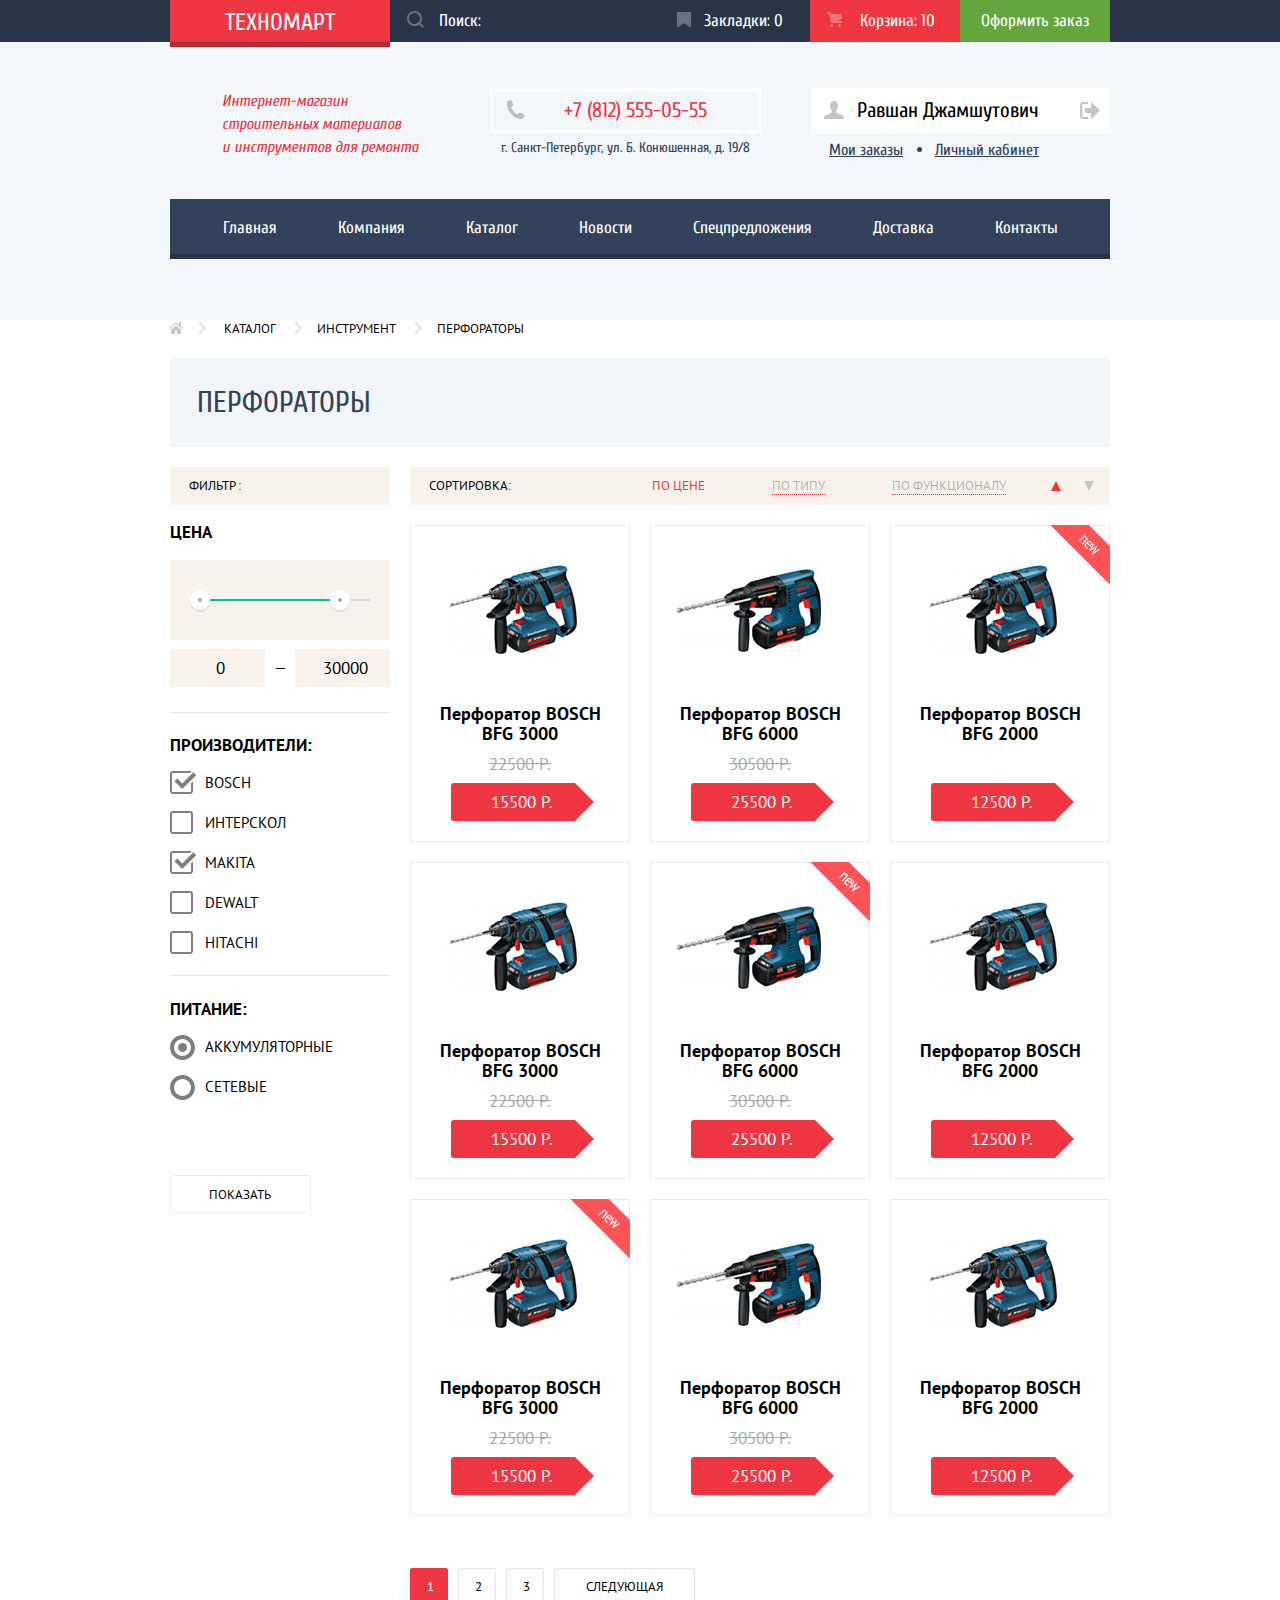
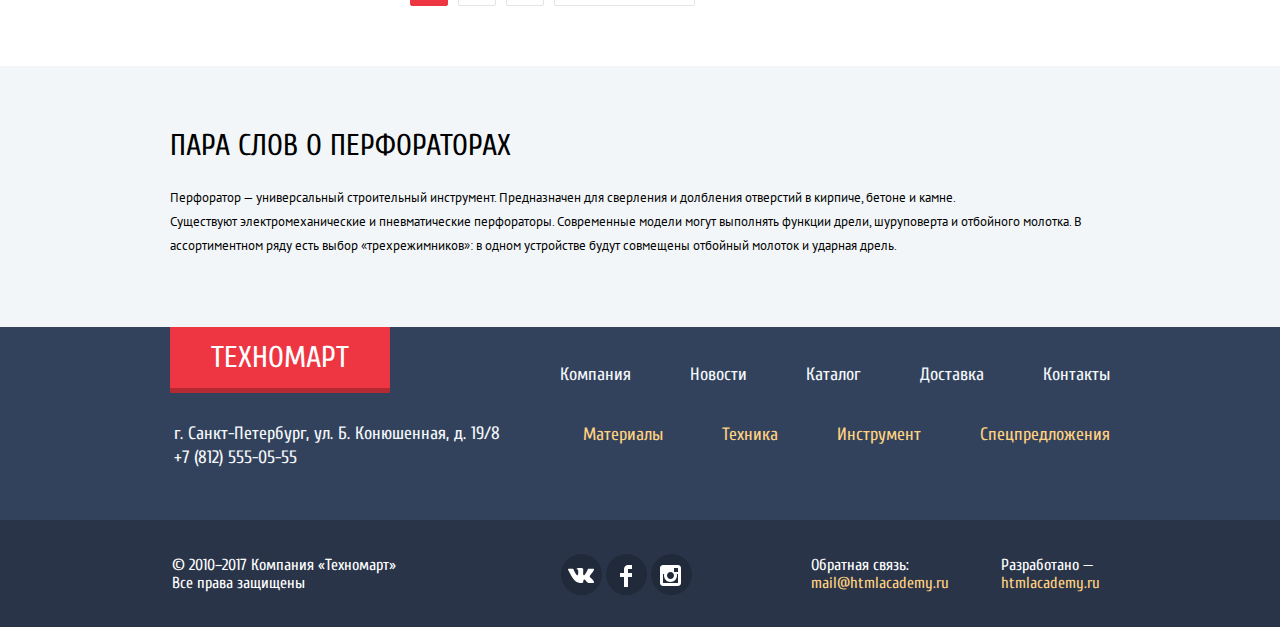
==== commit 66acde06: "Исправления" ====
--- a/catalog.html
+++ b/catalog.html
@@ -29,7 +29,7 @@
         </div>
       </div>
       <div class="middle-corrector">
-        <p class="main-description">Интернет-магазин строительных материалов &nbsp и инструментов для ремонта</p>
+        <p class="main-description">Интернет-магазин строительных материалов &nbsp; и инструментов для ремонта</p>
         <ul class="main-address">
           <li class="main-address-number" aria-label="Телефон">+7 (812) 555-05-55</li>
           <li class="main-address-city" aria-label="Адрес">г. Санкт-Петербург, ул. Б. Конюшенная, д. 19/8</li>
--- a/css/style.css
+++ b/css/style.css
@@ -1,7 +1,7 @@
 body {
   padding: 0;
   margin: 0;
-  font-family: "Cuprum", Arial, sans-serif;
+  font-family: "Cuprum", "Arial", sans-serif;
   font-size: 17px;
   font-weight: normal;
   line-height: 17px;
@@ -42,9 +42,7 @@
   display: block;
   /* border-bottom: 5px solid #b52933; */
   box-shadow: 0 5px 0 0 #b52933;
-  /* position: absolute; */
-  /* top: 0; */
-  /* display: none;      /* Потом убрать */ */
+
 }
 
 .main-logo:hover,
@@ -94,7 +92,8 @@
 
 .main-search input[type="search"] {
   border: none;
-  padding-left:49px;
+  padding-left: 49px;
+  padding-bottom: 3px;
   width: 270px;
   height: 42px;
   background-color: #293449;
@@ -131,11 +130,10 @@
   background-repeat: no-repeat;
   width: 20px;
   height: 20px;
-  top: 13px;
+  top: 11px;
   left: 17px;
   opacity: 0.3;
   /* margin-left: 17px; */
-
 }
 .main-search:hover::before {
   opacity: 1;
@@ -152,7 +150,21 @@
 }
 
 .main-bookmarks a {
-  padding: 12px 27px 12px 44px;    /*---- SAFARI -----*/
+  /* width: 150px; */
+  display: inline-block;
+  padding-top: 12px;
+  padding-bottom: 12px;
+  padding-left: 44px;
+  padding-right: 27px;
+  position: relative;
+}
+
+.catalog .main-bookmarks a {
+  width: 150px;
+  display: inline-block;
+  padding-top: 12px;
+  padding-bottom: 12px;
+  padding-left: 8px;
 }
 
 .main-bookmarks a::before {
@@ -162,7 +174,7 @@
   width: 14px;
   height: 16px;
   position: absolute;
-  top: 1px;
+  top: 12px;
   left: 17px;
   opacity: 0.3;
 }
@@ -181,21 +193,65 @@
   width: 150px;
   text-align: center;
   position: relative;
-/* border: 1px solid white; */
 }
 
 .main-basket a {
-  padding: 12px 28px 12px 50px;
-}
-
-.main-basket a::before {
+  /* width: 150px; */
+  display: inline-block;
+  padding-top: 12px;
+  padding-bottom: 12px;
+  padding-left: 49px;
+  padding-right: 30px;
+  /* padding-left: 18px; */
+  position: relative;
+}
+
+.basket-with-goods a {
+  background: #ee3643;
+  display: inline-block;
+  padding-left: 50px;
+  width: 100px;
+  padding-top: 12px;
+  padding-bottom: 12px;
+  position: relative;
+}
+
+.basket-with-goods a::before {
   content: "";
   background-image: url(../img/cart-icon.svg);
   background-repeat: no-repeat;
   width: 15px;
   height: 15px;
   position: absolute;
-  top: 1px;
+  top: 12px;
+  left: 17px;
+  opacity: 0.3;
+}
+
+.basket-with-goods a:hover,
+.basket-with-goods a:focus
+ {
+  background-color: #ca2c37;
+}
+
+.basket-with-goods a:hover::before,
+.basket-with-goods a:focus::before {
+  opacity: 1;
+}
+
+.basket-with-goods a:active {
+  background-color: #ba2732;
+}
+
+
+.main-basket a::before {
+  content: "";
+  background-image: url(../img/cart-icon.svg);
+  background-repeat: no-repeat;
+  width: 15px;
+  height: 15px;
+  position: absolute;
+  top: 12px;
   left: 17px;
   opacity: 0.3;
 }
@@ -224,8 +280,7 @@
   background-color: #63a63e;
   width: 150px;
   text-align: center;
-  padding-top: 12px;
-  padding-bottom: 12px;
+  padding: 12px 0px;
 }
 
 .main-checkout:hover,
@@ -245,8 +300,7 @@
   display: flex;
   flex-direction: row;
   flex-wrap: wrap;
-  /* border: 1px solid green; /* -- ПОТОМ УБРАТЬ -- */
-  margin-bottom:44px;
+  margin-bottom: 21px;
 }
 
 .main-description {
@@ -258,8 +312,8 @@
   width: 198px;
   margin: 0;
   padding: 0;
-  margin-left: 53px;
-  /* border: 1px solid red; /* -- ПОТОМ УБРАТЬ -- */
+  margin-left: 52px;
+  padding-top:  2px;
 }
 
 .main-address {
@@ -267,8 +321,7 @@
   width: 300px;
   margin:0;
   padding: 0;
-  margin-left:70px;
-  /* border: 1px solid red; /* -- ПОТОМ УБРАТЬ -- */
+  margin-left: 70px;
 }
 
 .main-address-number {
@@ -276,12 +329,12 @@
   line-height: 21px;
   color: #ee3643;
   border: 3px solid #ffffff;
-  width: 264px;
+  width: 228px;
   text-align: center;
-  padding-top: 9px;
-  padding-bottom: 9px;
-  position: relative;
-
+  padding: 9px;
+  position: relative;
+  padding-left: 28px;
+  margin-bottom: 3px;
 }
 
 .main-address-number::before {
@@ -341,7 +394,7 @@
   position: absolute;
   left: 14px;
   top: 12px;
-  opacity: 0.5;
+  opacity: 0.2;
 }
 
 .login-link a:hover::before,
@@ -350,7 +403,7 @@
 }
 
 .login-link a:active::before {
-  opacity: 0.5;
+  opacity: 0.2;
 }
 
 .registration-link a {
@@ -374,27 +427,83 @@
   padding: 0;
   display: flex;
   flex-wrap: wrap;
-  width: 300px;
+  justify-content: flex-start;
+  align-items: flex-start;
+  width: 299px;
+  margin-left: 21px;
 }
 
 .user-link {
   background-color: #ffffff;
   width: 300px;
-  text-align: center;
+  position: relative;
+}
+
+.user-link::before {
+  content: "";
+  width: 20px;
+  height: 18px;
+  background-image: url(../img/icon-user.svg);
+  position: absolute;
+  left: 13px;
+  top: 13px;
+  opacity: 0.3;
+}
+
+.user-link::after {
+  content: "";
+  width: 21px;
+  height: 17px;
+  background-image: url(../img/icon-logout.svg);
+  position: absolute;
+  right: 10px;
+  top: 14px;
+  opacity: 0.3;
+}
+
+.user-link:hover::before,
+.user-link:hover::after,
+.user-link:focus::before,
+.user-link:focus::after {
+  opacity: 1;
+}
+
+.user-link:active::before,
+.user-link:active::after,
+.user-link a:active {
+  opacity: 0.3;
 }
 
 .user-link a {
   font-size: 21px;
   line-height: 21px;
   color: #000000;
+  display: inline-block;
+  padding-top: 12px;
+  padding-bottom: 12px;
+  padding-left: 46px;
 }
 
 .orders-link {
-  margin-left: 18px;   /* -- ПОТОМ ИСПРАВИТЬ -- */
+  margin-left: 18px;
+  margin-top: 6px;
 }
 
 .personal-link {
-  margin-left: 32px;  /* -- ПОТОМ ИСПРАВИТЬ  -- */
+  margin-left: 32px;
+  position: relative;
+  margin-top: 6px;
+}
+
+.personal-link::before {
+  content: "";
+  width: 5px;
+  height: 5px;
+  background-color: #32425c;
+  border-radius: 50%;
+  position: absolute;
+  left: -18px;
+  top: 6px;
 }
 
 .orders-link a,
@@ -405,12 +514,18 @@
   text-decoration: underline;
 }
 
-/* .navigation-corrector {
-  margin: 0 auto;
-  width: 940px;}
-   margin-bottom: 59px; /* -- ПОТОМ УБРАТЬ -- */
-  /* border: 1px solid green; /* -- ПОТОМ УБРАТЬ -- */
-
+.orders-link a:hover,
+.personal-link a:hover,
+.orders-link a:focus,
+.personal-link a:focus {
+  color: #ee3643;
+}
+
+.orders-link a:active,
+.personal-link a:active {
+  opacity: 0.3;
+  color: #32425c;
+}
 
 .site-navigation {
   list-style: none;
@@ -419,35 +534,42 @@
   margin: 0;
   padding: 0;
   display: flex;
-  justify-content: center;
+  justify-content: space-between;
   flex-wrap: wrap;
-  margin-top: 44px;
+  margin-top: 39px;
   margin-bottom: 60px;
 }
 
 .site-navigation li {
-  height: 45px;
+  height: 60px;
+  flex-grow: 1;
 }
 
 .site-navigation a {
   display: block;
   color: #ffffff;
   font-weight: normal;
-  padding-top: 12px;
-  padding-bottom: 11px;
-  padding-right: 34px;
-  padding-left: 33px;
+  padding-top: 20px;
+  padding-bottom: 18px;
+  /* padding-right: 34px; */
+  /* padding-left: 30px; */
   border-bottom: 5px solid #293449;
-}
-
+  text-align: center;
+  /* width: 100%; */
+}
+.site-navigation li:first-child a{
+  padding-left: 22px;
+}
+
+.site-navigation li:last-child a{
+  padding-right: 22px;
+}
 .site-navigation a:hover,
 .site-navigation a:focus {
   background-color: #293449;
 }
 
 .site-navigation a:active {
-    /* color: rgba(255, 255, 255, 0.502);
-    background-color: #1d2739; */
     opacity: 0.3;
 }
 
@@ -459,18 +581,18 @@
 
 .breadcrumbs-wrapper .breadcrumbs {
   display: flex;
-  margin-top: 20px;
   margin-bottom: 20px;
 }
 
-.breadcrumbs li {
-  margin-left: 40px;
+.breadcrumbs {
+  margin: 0;
+  padding: 0;
 }
 
 .breadcrumbs,
 .filter p,
 .catalog-navigation {
-  font-family: "PT Sans", Arial, sans-serif;
+  font-family: "PT Sans", "Arial", sans-serif;
   font-size: 13px;
   line-height: 18px;
   list-style: none;
@@ -481,9 +603,39 @@
   color: #000000;
 }
 
-.breadcrumbs {
-  margin: 0;
-  padding: 0;
+.breadcrumbs .home-page {
+  background-image: url(../img/icon-home.svg);
+  background-repeat: no-repeat;
+  width: 15px;
+  height: 12px;
+  display: block;
+  margin-top: 2px;
+  margin-left: -2px;
+}
+
+.breadcrumbs li {
+  margin-left: 41px;
+  position: relative;
+}
+
+.breadcrumbs li:first-child {
+  margin: 0;
+  background-image: none;
+}
+
+.breadcrumbs li:nth-child(1n+2)::before {
+  content: "";
+  width: 8px;
+  height: 12px;
+  position: absolute;
+  background-image: url(../img/icon-right-small.svg);
+  background-repeat: no-repeat;
+  left: -23px;
+  top: 2px;
+}
+
+.breadcrumbs li:nth-child(2)::before {
+  left: -26px;
 }
 
 .content-wrapper {
@@ -494,11 +646,9 @@
 
 .catalog-filter-wrapper {
   display: flex;
-
 }
 
 .filter {
-  /* border: 1px solid black; */
   width: 220px;
   margin-right: 20px;
 }
@@ -511,26 +661,31 @@
 }
 
 .filter p {
-  min-height: 38px;
-  text-align: center;
-  margin-bottom: 20px;
+  display: block;
+  margin-bottom: 12px;
+  padding-top: 10px;
+  padding-left: 19px;
+  padding-bottom: 10px;
+  padding-right: 10px;
 }
 
 .filter legend {
-  font-family: "PT Sans", Arial, sans-serif;
+  font-family: "PT Sans", "Arial", sans-serif;
   line-height: 30px;
   font-weight: bold;
   text-transform: uppercase;
-  margin-bottom: 20px;
+  margin-bottom: 13px;
 }
 
 .filter fieldset {
   border: none;
-}
-
-.filter label,
-.filter-button {
-  font-family: "PT Sans", Arial, sans-serif;
+  padding: 0;
+  margin: 0;
+}
+
+.filter label {
+  font-family: "PT Sans", "Arial", sans-serif;
+  text-transform:  uppercase;
   font-size: 15px;
   line-height: 20px;
 }
@@ -542,6 +697,203 @@
 .filter-button {
   background-color: #ffffff;
   border: 1px solid #eaeaea;
+  border-radius: 2px;
+  font-family: "PT Sans", "Arial", sans-serif;
+  text-transform:  uppercase;
+  font-size: 13px;
+  line-height: 18px;
+  padding: 10px 39px 8px 38px;
+}
+
+.range-scale {
+  width: 220px;
+  height: 80px;
+  background-color: #f7f3ec;
+  border-bottom-right-radius: 3px;
+  border-bottom-left-radius:  3px;
+  position: relative;
+  margin-bottom: 9px;
+}
+
+.range-scale::before {
+  content: "";
+  height: 2px;
+  width: 130px;
+  background-color: #00ca74;
+  position: absolute;
+  top: 39px;
+  left: 40px;
+}
+
+.range-scale-left,
+.range-scale-right {
+  position: relative;
+}
+
+.range-scale-left::before {
+  content: "";
+  background-image: url(../img/filter-button.svg);
+  background-repeat: no-repeat;
+  width: 20px;
+  height: 23px;
+  position: absolute;
+  top: 30px;
+  left: 20px;
+  z-index: 2;
+}
+.range-scale-right::before {
+  content: "";
+  background-image: url(../img/filter-button.svg);
+  background-repeat: no-repeat;
+  width: 20px;
+  height: 23px;
+  position: absolute;
+  top: 30px;
+  left: 160px;
+  z-index: 3;
+}
+
+.range-scale-right::after {
+  content: "";
+  width: 25px;
+  height: 2px;
+  background-color: #d7dcde;
+  position: absolute;
+  top: 39px;
+  left: 175px;
+}
+
+.range-amount {
+  display: flex;
+  justify-content: space-between;
+  margin-bottom: 43px;
+  position: relative;
+}
+
+.range-amount input {
+  margin: 0;
+  padding: 0;
+  width: 70px;
+  height: 38px;
+  background-color: #f7f3ec;
+  border: none;
+  border-radius: 3px;
+  text-overflow: ellipsis;
+  padding-left: 15px;
+  padding-right: 10px;
+}
+
+.range-amount input::-webkit-input-placeholder {
+  font-family: "PT Sans", "Arial", sans-serif;
+  font-size: 17px;
+  line-height: 18px;
+  color: #000000;
+  text-align: center;
+
+}
+
+.range-amount span {
+  position: relative;
+}
+
+.range-amount span::before {
+  content: "";
+  width: 9px;
+  height: 1px;
+  background-color: #000000;
+  position: absolute;
+  top: 19px;
+  left: -4px;
+}
+
+.range-amount::after {
+  content: "";
+  width: 220px;
+  height: 1px;
+  background-color: #e5e5e5;
+  position: absolute;
+  top: 63px;
+}
+
+.filter-option-checkbox,
+.filter-option-radio {
+  margin: 0;
+  padding: 0;
+
+}
+
+.filter-option {
+  position: relative;
+  margin-bottom: 20px;
+  padding-left: 35px;
+}
+
+.filter-option input[type="checkbox"] + .checkbox-indicator {
+  content: "";
+  width: 27px;
+  height: 23px;
+  position: absolute;
+  background-image: url(../img/checkbox-off.svg);
+  background-repeat: no-repeat;
+  left: 0px;
+  top: -2px;
+  opacity: 0.5;
+}
+
+.filter-option input[type="checkbox"]:checked + .checkbox-indicator {
+  content: "";
+  width: 27px;
+  height: 23px;
+  position: absolute;
+  background-image: url(../img/checkbox-on.svg);
+  background-repeat: no-repeat;
+  left: 0px;
+  opacity: 0.5;
+}
+
+.filter-option input[type="radio"] + .radio-indicator {
+  content: "";
+  width: 25px;
+  height: 25px;
+  position: absolute;
+  background-image: url(../img/radio-off.svg);
+  background-repeat: no-repeat;
+  left: 0px;
+  top: -2px;
+  opacity: 0.5;
+}
+
+.filter-option input[type="radio"]:checked + .radio-indicator {
+  content: "";
+  width: 25px;
+  height: 25px;
+  position: absolute;
+  background-image: url(../img/radio-on.svg);
+  background-repeat: no-repeat;
+  left: 0px;
+  opacity: 0.5;
+}
+
+.filter-option-checkbox {
+  position: relative;
+  margin-bottom: 41px;
+}
+
+.filter-option-radio {
+  margin-bottom: 78px;
+}
+
+.filter-option-checkbox::after {
+  content: "";
+  width: 220px;
+  height: 1px;
+  background-color: #e5e5e5;
+  position: absolute;
+  bottom: -23px;
+}
+
+.catalog {
+  width: 100%;
 }
 
 .catalog-navigation {
@@ -558,32 +910,63 @@
 
 .catalog-navigation .catalog-navigation-item {
   padding-left: 19px;
-  padding-top: 14px;
+  padding-top: 10px;
 }
 
 .catalog-nav-item {
   margin: 0;
   padding: 0;
-  border: 1px solid black;
+  /* border: 1px solid black; */
   display: flex;
   flex-wrap: wrap;
   justify-content: space-around;
-  margin-left: 140px;
+  align-self: flex-start;
+  margin-left: 107px;
   list-style: none;
-  width: 355px;
-  margin-top: 14px;
+  width: 421px;
+  margin-top: 10px;
 }
 
 .catalog-arrow-item {
   margin: 0;
   padding: 0;
-  border: 1px solid black;
   display: flex;
   flex-wrap: wrap;
   justify-content: space-around;
-  margin-left: 10px;
+  align-self: flex-start;
+  margin-left: 28px;
+  margin-top: 10px;
   list-style: none;
-  margin-top: 14px;
+  /* margin-top: 14px; */
+}
+
+.navigation-up,
+.navigation-down {
+  position: relative;
+}
+
+.navigation-up a::before {
+  content: "";
+  position: absolute;
+  width: 0;
+  height: 0;
+  border-left: 5px solid transparent;
+  border-right: 5px solid transparent;
+  border-bottom: 10px solid #ee3643;
+  top: 4px;
+  right: 6px;
+}
+
+.navigation-down a::before {
+  content: "";
+  position: absolute;
+  width: 0;
+  height: 0;
+  border-left: 5px solid transparent;
+  border-right: 5px solid transparent;
+  border-top: 10px solid #c5c5c5;
+  top: 4px;
+  right: -22px;
 }
 
 .catalog-arrow-item .catalog-nav-list {
@@ -592,12 +975,7 @@
 
 .catalog-nav-list a {
   color: rgba(0, 0, 0, 0.302);
-  /* background-image: url(/Users/yanbronovitskiy/Documents/GitHub/608889-technomart/img/under-line.png);
-  background-position: bottom;
-  background-repeat: repeat-x; */
   border-bottom: 1px dotted #ee3643;
-
-
 }
 
 .catalog-nav-list a:hover,
@@ -665,32 +1043,29 @@
   margin: 0 auto;
   padding: 0 10px;
   width: 940px;
-  margin-bottom: 53px;
+  margin-bottom: 50px;
   margin-top: 59px;
   display: flex;
   justify-content: space-between;
   flex-wrap: wrap;
-  /* border: 1px solid green;  */  /* ------   потом убрать ----------- */
 }
 
 .services-item-horizontal {
   display: flex;
   justify-content:space-between;
   width: 100%;
-/*   border: 1px solid black;     */  /* ------   потом убрать ----------- */
 }
 
 .services-item-vertical {
   display: flex;
   flex-direction: column;
-/*   border: 1px solid black; */ /* ------   потом убрать ----------- */
   width: 300px;
   margin-left: auto;
 }
 
 .services-item-slide {
   width: 620px;
-  height: 266px;   /* ------   потом убрать ----------- */
+  height: 266px;
   border: 1px solid red;
 
 }
@@ -699,14 +1074,12 @@
   display: flex;
   margin: 0;
   padding: 0;
-  /* ------   потом убрать ----------- */
 }
 
 .services-list {
   width: 300px;
   margin-bottom: 20px;
   min-height: 123px;
-   /* ------   потом убрать ----------- */
 }
 
 .delivery-block {
@@ -719,7 +1092,7 @@
 }
 
 .services-list h3 {
-  padding-top: 26px;
+  padding-top: 20px;
   padding-left: 23px;
 }
 
@@ -730,6 +1103,12 @@
   text-align: center;
 }
 
+.technics-block a,
+.discounts-block a,
+.delivery-block a {
+  margin-left: 23px;
+}
+
 .materials-block,
 .tool-block,
 .technics-block,
@@ -738,13 +1117,15 @@
   position: relative;
 }
 
-.materials-block::before {
+.materials-block::before,
+.new-flag::before {
   content: "";
   width: 60px;
   height: 59px;
   background-image: url(../img/flag.png);
   position: absolute;
   right: 0px;
+  z-index: 2;
 }
 
 .materials-block::after {
@@ -816,7 +1197,7 @@
   color: #ffffff;
   background-color: rgba(0, 0, 0, 0.1);
   border-radius: 3px;
-  margin-top: 10px;
+  margin-top: 13px;
 }
 
 .services-list a:hover,
@@ -869,8 +1250,10 @@
   text-transform: uppercase;
   color: #32425c;
   width: 610px;
-  padding-left: 30px;
+  padding-left: 27px;
   align-self: center;
+  padding-top: 30px;
+  padding-bottom: 29px;
 }
 
 .caption-btn {
@@ -880,7 +1263,8 @@
   text-align: center;
   background-color: #ee3643;
   margin-right: 24px;
-  padding: 10px 0;
+  padding-top: 11px;
+  padding-bottom: 10px;
   align-self: center;
   border-radius: 3px;
   width: 253px;
@@ -891,7 +1275,8 @@
 .company-btn:hover,
 .company-btn:focus,
 .contacts-btn:hover,
-.contacts-btn:focus {
+.contacts-btn:focus
+ {
   background-color: #ca2c37;
 }
 
@@ -908,13 +1293,17 @@
   width: 940px;
 }
 
+.catalog .product-item {
+  margin-bottom: 32px;
+}
+
 .product-item {
   display: flex;
-justify-content: flex-start;
+  justify-content: flex-start;
   flex-wrap: wrap;
-  /* border: 1px solid green; */ /* ------   потом убрать ----------- */
-  margin: 0;
-  padding: 0;
+  margin: 0;
+  padding: 0;
+
 }
 
 .product-list,
@@ -934,7 +1323,7 @@
 
 .product-item,
 .manufacture-item {
-  font-family: "PT Sans", Arial, sans-serif;
+  font-family: "PT Sans", "Arial", sans-serif;
   list-style: none;
 }
 
@@ -954,17 +1343,25 @@
   padding: 0;
 }
 
-.product-list p {
-  margin: 0;
-  padding: 0;
-}
-
-.product-list img {
-  margin-bottom: 23px;
-}
-
-.product-list h3 {
+.product-list p,
+.product-list-primary p {
+  background-color: #ee3643;
+  color: #ffffff;
+  margin: 0;
+  padding: 0;
+
+}
+
+.product-list img,
+.product-list-primary img {
+  margin-bottom: 20px;
+}
+
+.product-list h3,
+.product-list-primary h3 {
   margin-bottom: 11px;
+  padding-left: 18px;
+  padding-right: 18px;
 }
 
 .product-list span,
@@ -974,30 +1371,28 @@
   text-decoration: line-through;
 }
 
-.product-list p,
-.product-list-primary p {
-  background-color: #ee3643;
-  color: #ffffff;
-}
-
-.product p {
+.product p,
+.product-item p {
   position:relative;
   width:80px;
-  margin:8px auto;
-  margin-bottom:20px;
-  padding:10px 30px;
+  margin: 10px auto;
+  margin-bottom: 20px;
+  padding: 11px 31px;
   padding-bottom: 10px;
+  margin-left: 40px;
   color:white;
   background:#ee3643;
   border-radius:3px;
 }
 
-.product-list .empty {
-  margin-top: 37px;
+.product-list .empty,
+.product-list-primary .empty {
+  margin-top: 39px;
   margin-bottom: 20px;
 }
 
-.product p::after {
+.product p::after,
+.product-item p::after {
   content:"";
   position:absolute;
   top:0;
@@ -1008,7 +1403,8 @@
   border-left-color:#ee3643;
 }
 
-.product-list {
+.product-list,
+.product-list-primary {
   position: relative;
   display: inline-block;
 }
@@ -1034,7 +1430,7 @@
   color: white;
   font-size: 14px;
   font-weight: normal;
-  font-family: "Cuprum", Arial sans-serif;
+  font-family: "Cuprum", "Arial", sans-serif;
   line-height: 18px;
   text-decoration: none;
   text-transform: uppercase;
@@ -1095,21 +1491,29 @@
   background-color: #367315;
 }
 
-.product-list .action-buy {
+.product-list .action-buy,
+.product-list-primary .action-buy{
   display: none;
 }
 
-.product-list:hover .action-buy {
+.product-list:hover .action-buy,
+.product-list-primary:hover .action-buy {
   display: block;
 }
 
 .product-list:hover,
-.product-list:focus {
+.product-list:focus,
+.product-list-primary:hover,
+.product-list-primary:focus {
   box-shadow: 0px 0px 25px 0 rgba(41, 52, 73, 0.5);
 }
 
+.new-flag::before {
+  right: -1px;
+  top: -1px;
+}
+
 .manufacture {
-  /* border: 1px solid black; */
   margin-bottom: 65px;
 }
 
@@ -1124,12 +1528,13 @@
 
 .manufacture-list {
   width: 218px;
-  min-height: 143px;
+  height: 143px;
   margin-bottom: 20px;
   margin-right: 20px;
   align-self:center;
 }
 
+
 .manufacture-list:hover,
 .manufacture-list:focus {
   box-shadow: 0px 0px 25px 0 rgba(41, 52, 73, 0.5);
@@ -1146,24 +1551,44 @@
 
 .pagination-list {
   list-style: none;
-  /* border: 1px solid black; */
-  display: flex;
-  margin: 0;
-  padding: 0;
-  margin-top: 4px;
+  display: flex;
+  margin: 0;
+  padding: 0;
   margin-bottom: 60px;
 }
 
+.pagination-item {
+  margin-right: 10px;
+}
+
 .pagination-item a {
+  font-family: "PT Sans", "Arial", sans-serif;
+  font-size: 13px;
+  line-height: 18px;
   color: #000000;
+  text-align: center;
+  display: inline-block;
   background-color: #ffffff;
-  /* border: 1px solid #eaeaea; */
-
+  padding: 9px 13px 9px 16px;
+  border-radius: 2px;
+  border: 1px solid #e5e5e5;
+}
+
+.pagination-item a:hover,
+.pagination-item a:focus {
+  border: 1px solid #bdc6ca;
 }
 
 .pagination-item a:active {
   border: 1px solid #ee3643;
-
+}
+
+.next-page a {
+  padding: 9px 31px 9px 31px;
+}
+
+.pagination-item a:active {
+  border: 1px solid #ee3643;
 }
 
 .pagination-item-current a {
@@ -1185,9 +1610,8 @@
   width: 940px;
   display: flex;
   flex-wrap: wrap;
-  padding:0 calc((100% - 930px) / 2);
+  padding: 0 calc((100% - 940px) / 2);
   justify-content: center;
-  /* border: 1px solid red; */ /* ------- ПОТОМ УБРАТЬ   ------*/ */
 }
 
 .offers-wrapper h2,
@@ -1201,27 +1625,15 @@
   padding-top: 63px;
 }
 
-/* .offers-wrapper {
-  margin: 0 auto;
-  padding: 0 10px;
-  width: 940px;
-  display: flex;
-
-  margin-bottom: 83px;
-} */
-/* border: 1px solid red; */  /* ------- ПОТОМ УБРАТЬ   ------*/
-
 .product-wrapper .offers-caption-txt {
- /*border: 1px solid black; */  /* ------- ПОТОМ УБРАТЬ   ------*/
-  width: 400px;
-padding-top: 68px;
-margin-bottom: 37px;
+ width: 400px;
+ padding-top: 65px;
+ margin-bottom: 25px;
 }
 
 .product-wrapper p {
   margin: 0;
   padding: 0;
-
 }
 
 .offers-caption-txt,
@@ -1238,9 +1650,8 @@
   padding: 0;
   width: 400px;
   /* border: 1px solid black; */
-  margin-bottom: 24px;
-  margin-top: 63px;
-
+  margin-bottom: 26px;
+  margin-top: 65px;
 }
 
 .offers-item {
@@ -1253,20 +1664,22 @@
 .offers-description p,
 .company p,
 .contacts p {
-  font-family: "PT Sans", Arial, sans-serif;
+  font-family: "PT Sans", "Arial", sans-serif;
   font-size: 13px;
   line-height: 24px;
 }
 
 .offers-description {
   width: 620px;
-  /* border: 1px solid green; */ /* ------- ПОТОМ УБРАТЬ   ------*/
   min-height: 283px;
   margin-left: auto;
 }
 
 .delivery-item {
+  margin: 0;
+  padding: 0;
   width: 275px;
+  padding-top: 25px;
 }
 
 .guaranty-item {
@@ -1277,18 +1690,17 @@
   margin: 0 auto;
   /* padding: 0 10px; */
   width: 940px;
-  margin-bottom: 74px;
+  margin-bottom: 67px;
 }
 
 .offers-nav {
   list-style: none;
   position: relative;
-  width: 240px;   /* -------  ДУБЛИРУЕТСЯ С  .offers-nav-btn ------*/
-  min-height: 182px;      /* ------- ПОТОМ УБРАТЬ   ------*/
-  /* border: 1px solid green; */ /* ------- ПОТОМ УБРАТЬ   ------*/
-  margin: 0;
-  padding: 0;
-  margin-top: 2px;
+  width: 240px;
+  min-height: 182px;
+  margin: 0;
+  padding: 0;
+  /* margin-top: 0px; */
   margin-bottom: 98px;
 }
 
@@ -1366,7 +1778,7 @@
 .delivery {
   background-image: url(../img/auto.jpg);
   background-repeat: no-repeat;
-  background-position: 100% 7%;
+  background-position: 100% 115%;
 }
 
 .guaranty {
@@ -1388,7 +1800,7 @@
   display: flex;
   justify-content: space-between;
   margin-bottom: 86px;
-  margin-top: 77px;
+  margin-top: 82px;
 }
 
 .company-wrapper {
@@ -1406,17 +1818,18 @@
 
 .company-caption-txt,
 .contacts-caption-txt {
-  margin-bottom: 30px;
+  margin-bottom: 26px;
 }
 
 .company-wrapper .company-items-first {
   width: 520px;
   margin-bottom: 24px;
+  /* padding-left: 5px; */
 }
 
 .company-wrapper .company-items-second {
   width: 390px;
-  margin-bottom: 20px;
+  margin-bottom: 21px;
 }
 
 .company-dignity {
@@ -1454,7 +1867,8 @@
   text-transform: uppercase;
   width: 220px;
   text-align:center;
-  padding: 10px 0;
+  padding-top: 10px;
+  padding-bottom: 10px;
   border-radius: 3px;
 }
 
@@ -1485,13 +1899,18 @@
   background-color: #ee3643;
   text-transform: uppercase;
   text-align:center;
-  padding: 10px 0px;
+  padding: 11px 0px;
+  padding-left: 5px;
   border-radius: 3px;
 }
 
 .product-description {
   background-color: #f2f6f8;
   padding-bottom: 73px;
+}
+
+.catalog .product-description {
+  padding-bottom: 69px;
 }
 
 .product-wrapper {
@@ -1509,7 +1928,7 @@
 }
 
 .product-description p {
-  font-family: "PT Sans", Arial, sans-serif;
+  font-family: "PT Sans", "Arial", sans-serif;
   font-size: 13px;
   line-height: 24px;
 }
@@ -1530,15 +1949,10 @@
   }
 
 .footer-contacts-wrapper {
-  /* border: 1px solid white; */   /* ------- ПОТОМ УБРАТЬ   ------*/
+
   width: 330px;
   display: flex;
   flex-direction: column;
-}
-
-.footer-site-wrapper {
-    /* border: 1px solid white; */   /* ------- ПОТОМ УБРАТЬ   ------*/
-
 }
 
 .footer-logo {
@@ -1566,14 +1980,13 @@
   margin: 0;
   padding: 0;
   min-width: 610px;
-  /* border: 1px solid red; */   /* ------- ПОТОМ УБРАТЬ   ------*/ */
   margin-left: auto;
 
 }
 
 .footer-site-navigation li {
-  margin-left: 55px;
-  margin-top: 39px;
+  margin-left: 59px;
+  margin-top: 36px;
 }
 
 .footer-site-navigation a,
@@ -1586,8 +1999,8 @@
 }
 
 .footer-contacts {
-  /* border: 1px solid white; */   /* ------- ПОТОМ УБРАТЬ   ------*/
   width: 330px;
+  padding-left: 4px;
 }
 
 .another-color a {
@@ -1630,13 +2043,14 @@
 }
 
 .footer-row-wrapper .footer-company {
-  margin-top: 38px;
+  margin-top: 36px;
   width: 240px;
+  padding-left: 2px;
 }
 
 .footer-social {
-  margin-top: 35px;
-  margin-left: 160px;
+  margin-top: 34px;
+  margin-left: 149px;
   display: flex;
   flex-wrap: wrap;
   justify-content: space-between;
@@ -1655,29 +2069,47 @@
   justify-content: center;
 }
 
-.vk-btn::before {
+.vk-btn {
+  background-image: url(../img/vk-icon.svg);
+  background-repeat: no-repeat;
+  background-position: 7px 14px;
+}
+
+.fb-btn {
+  background-image: url(../img/fb-icon.svg);
+  background-repeat: no-repeat;
+  background-position: 14px 11px;
+}
+
+.ins-btn {
+  background-image: url(../img/insta-icon.svg);
+  background-repeat: no-repeat;
+  background-position: 9px 11px;
+}
+
+/* .vk-btn::before {
   content: "";
   background-image: url(../img/vk-icon.svg);
   position: absolute;
   width:26px;
   height: 15px;
-}
-
-.fb-btn::before {
+} */
+
+/* .fb-btn::before {
   content: "";
   background-image: url(../img/fb-icon.svg);
   position: absolute;
   width:12px;
   height: 22px;
-}
-
-.ins-btn::before {
+} */
+
+/* .ins-btn::before {
   content: "";
   background-image: url(../img/insta-icon.svg);
   position: absolute;
   width:21px;
   height: 21px;
-}
+} */
 
 .footer-social a:hover,
 .footer-social a:active,
@@ -1687,13 +2119,13 @@
 
 .footer-develope {
   display: flex;
-  /* border: 1px solid white; */  /* ------- ПОТОМ УБРАТЬ   ------*/
   margin-left: auto;
-  margin-top: 39px;
+  margin-top: 36px;
+  margin-left: 119px;
 }
 
 .footer-develope .mail-develope {
-  margin-right: 53px;
+  margin-right: 52px;
 }
 
 .footer-develope-link:hover,
@@ -1710,13 +2142,142 @@
   margin: 0 auto;
   padding: 0;
   width: 620px;
-  display: flex;
-  border: 1px solid black;
+  min-height: 423px;
+  border-top: 7px solid #ff5257;
+  position: relative;
+  bottom: 198px;
+  left: 50%;
+  margin-left: -310px;
+  box-shadow: 0 20px 40px 0 rgba(0, 0, 0, 0.7);
+  display: none;
+}
+
+.write-us {
+  display: flex;
+  flex-wrap: wrap;
+  align-items: flex-start;
+}
+
+.name-wrapper,
+.email-wrapper {
+  margin: 0;
+  padding: 0;
+  margin-top: 48px;
+  margin-bottom: 22px;
+}
+
+.name-wrapper {
+  display: flex;
+  flex-direction: column;
+  width: 220px;
+  margin-left: 80px;
+  margin-right: 20px;
+}
+
+.email-wrapper {
+  display: flex;
+  flex-direction: column;
+  width: 220px;
+  margin-right: 80px;
+}
+
+.txt-wrapper {
+  margin: 0;
+  padding: 0;
+  display: flex;
+  flex-direction: column;
+  flex-wrap: wrap;
+  margin-left: 80px;
+  width: 456px;
+  margin-bottom: 37px;
+}
+
+.name-wrapper label,
+.email-wrapper label,
+.txt-wrapper label {
+  display: block;
+  margin-bottom: 8px;
+}
+
+.name-wrapper input,
+.email-wrapper input {
+  margin: 0;
+  padding: 0;
+  width: 190px;
+  padding: 13px;
+}
+
+.txt-wrapper textarea {
+  margin: 0;
+  padding: 0;
+  width: 430px;
+  min-height: 87px;
+  resize: none;
+  padding: 10px 13px;
+}
+
+.modal-map {
+  width: 940px;
+  height: 446px;
+  position: relative;
+  bottom: 357px;
+  left: 50%;
+  margin-left: -470px;
+  box-shadow: 0 0 7px 3px rgba(0, 0, 0, 0.3);
+  display: none;
+}
+
+.modal-send {
+  display: flex;
+  flex-wrap: wrap;
+  width: 620px;
+}
+
+.modal-send-btn {
+  margin: 36px 80px;
+  width: 460px;
+  padding-top: 10px;
+  padding-bottom: 9px;
+  border-radius: 3px;
+}
+
+.modal-close {
+  width: 23px;
+  height: 23px;
+  font-size: 0px;
+  position: absolute;
+  top:9px;
+  right: 9px;
+  background-color: rgba(255, 255, 255, 0);
+  border: none;
+}
+
+.modal-close::before {
+  content: "";
+  height: 3px;
+  width: 26px;
+  background-color: #ee3643;
+  position: absolute;
+  left: -2px;
+  top: 9px;
+  border-radius: 2px;
+  transform: rotate(45deg);
+}
+.modal-close::after {
+  content: "";
+  height: 3px;
+  width: 26px;
+  background-color: #ee3643;
+  position: absolute;
+  left: -2px;
+  top: 9px;
+  border-radius: 2px;
+  transform: rotate(-45deg);
 }
 
 .modal-write-us input::-webkit-input-placeholder,
 .modal-write-us textarea::-webkit-input-placeholder {
-  font-family: "PT Sans", Arial, sans-serif;
+  font-family: "PT Sans", "Arial", sans-serif;
   font-size: 13px;
   line-height: 18px;
   color: #a9a9a9;
@@ -1755,19 +2316,86 @@
   line-height: 18px;
   color: #ffffff;
   background-color: #ee3643;
-}
-
-.modal-wrapper {
-  margin: 0 auto;
-  padding: 0 10px;
-  width: 620px;
-}
+  text-transform: uppercase;
+}
+
 
 .modal-basket {
   width: 620px;
-  border: 1px solid black;
+  top: 411px;
+  left: 50%;
+  margin-left: -310px;
+  box-shadow: 0 20px 40px 0 rgba(0, 0, 0, 0.7);
+  border-top: 7px solid #ee3643;
+  display: none;
+
+}
+.modal-basket h2 {
+  margin: 0;
+  padding: 0;
   font-size: 30px;
   line-height: 30px;
-  font-weight: normal;
-  text-align: center;
-}
+  font-weight: 400;
+  padding-top: 66px;
+  padding-left: 178px;
+  margin-bottom: 67px;
+  position: relative;
+}
+
+.modal-basket h2::before {
+  content: "";
+  width: 66px;
+  height: 66px;
+  position: absolute;
+  background-image: url(../img/form-1.svg);
+  left: 80px;
+  top: 48px;
+}
+
+.modal-nav {
+  background-color: #f1f1f1;
+  display: flex;
+  flex-wrap: wrap;
+}
+
+.modal-nav button {
+  margin-top: 37px;
+  margin-bottom: 37px;
+  width: 220px;
+  border: none;
+  padding-top: 10px;
+  padding-bottom: 9px;
+  border-radius: 3px;
+}
+
+.checkout-btn {
+  margin-left: 80px;
+  margin-right: 20px;
+  background-color: #ee3643;
+  color: #ffffff;
+}
+
+.checkout-btn:hover,
+.checkout-btn:focus {
+  background-color: #ca2c37;
+}
+
+.checkout-btn:active {
+    background-color: #ba2732;
+}
+
+.continue-shopping:hover {
+  color: #ffffff;
+  background-color: #ee3643;
+}
+
+.continue-shopping:active {
+  color: #ffffff;
+  background-color: #ba2732;
+}
+
+.modal {
+  position: fixed;
+  background: #ffffff;
+  z-index: 4;
+}
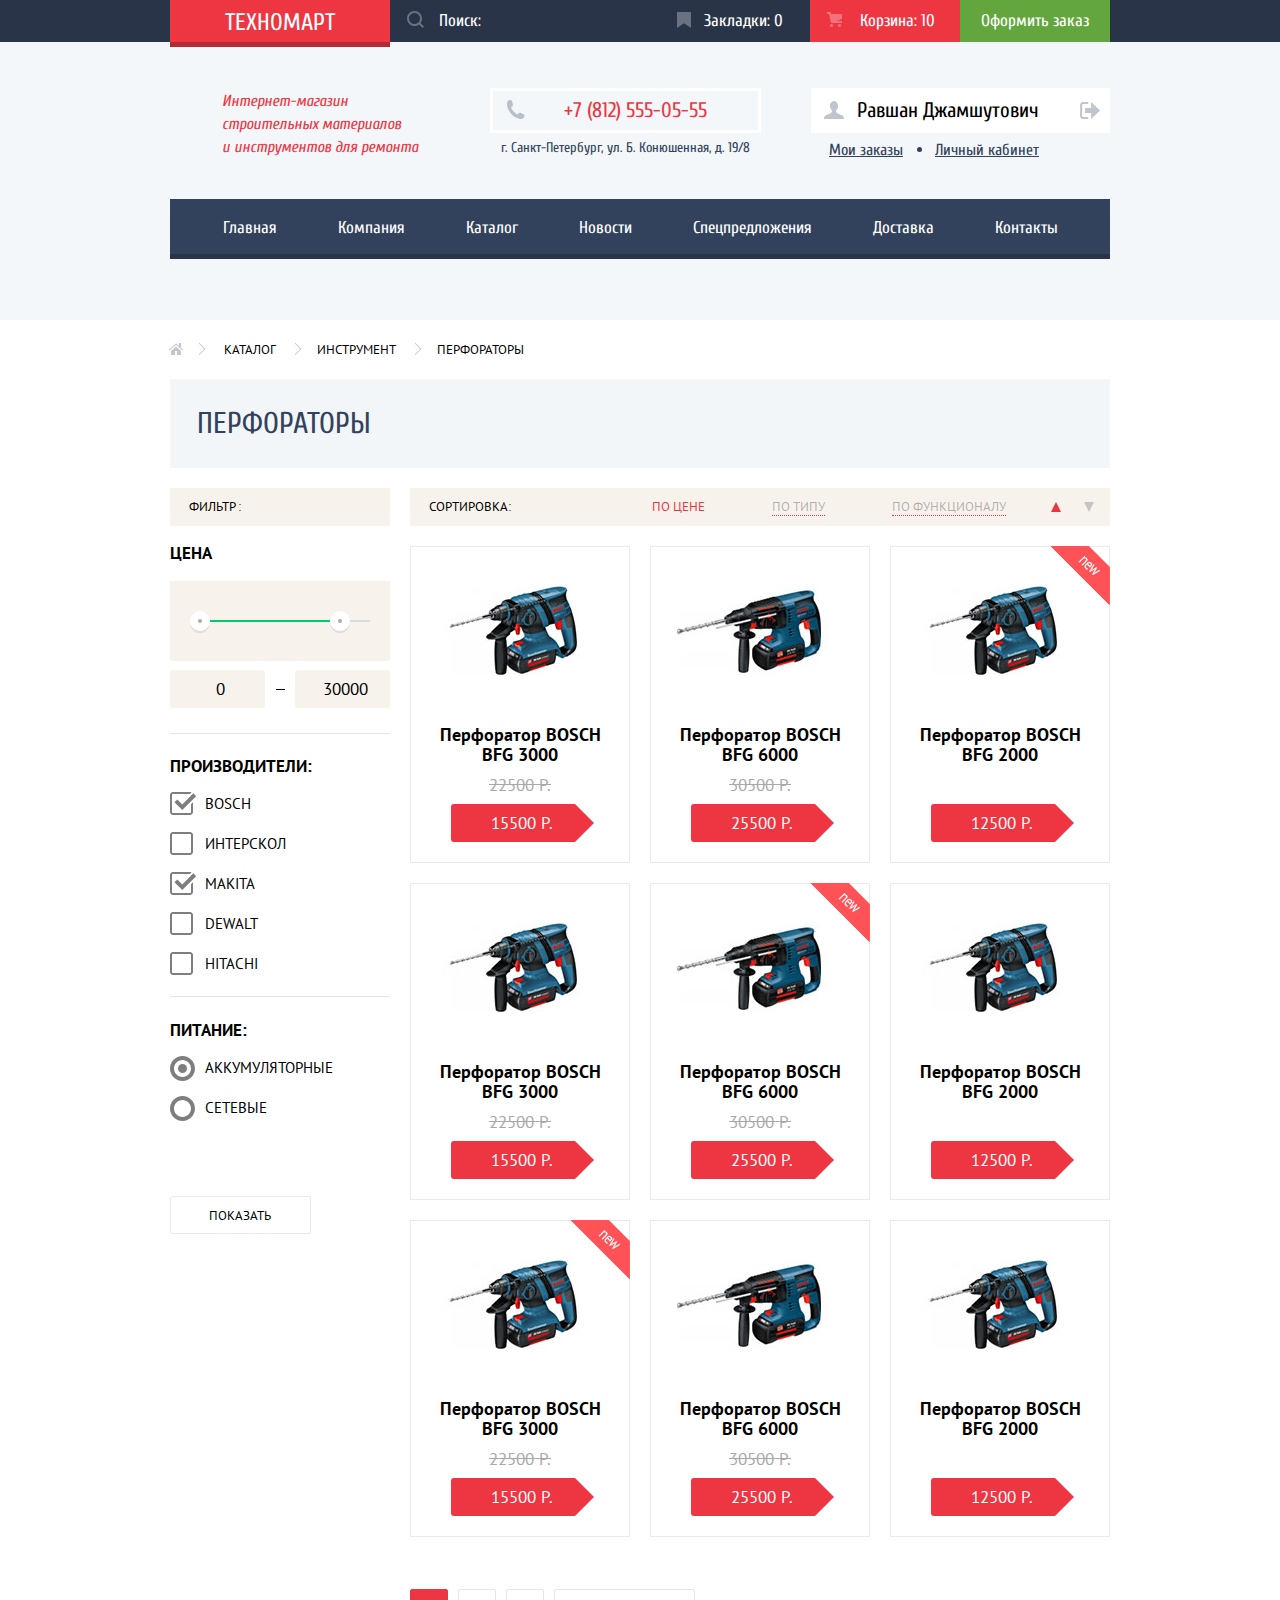
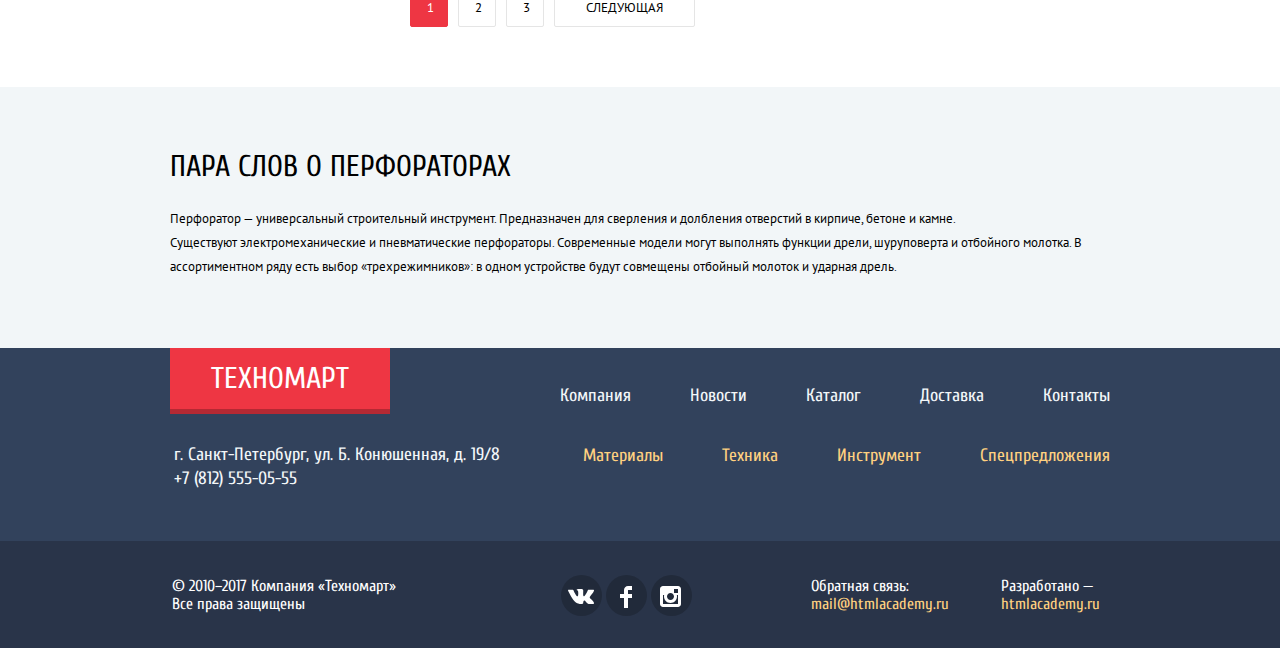
==== commit 56e9724e: "Бегунок" ====
--- a/catalog.html
+++ b/catalog.html
@@ -75,7 +75,9 @@
                 <div class="filter-prise-range">
                   <div class="range-scale">
                     <span class="range-scale-left"></span>
+                    <span class="green-line"></span>
                     <span class="range-scale-right"></span>
+                    <span class="gray-line"></span>
                   </div>
                   <div class="range-amount">
                     <input type="text" class="amount-left" id="amount-left" name="amount-left" placeholder="0" />
--- a/css/style.css
+++ b/css/style.css
@@ -27,6 +27,7 @@
   margin: 0px;
   padding: 0px;
   min-height: 320px;
+  margin-bottom:  21px;
 }
 
 .main-logo {
@@ -300,7 +301,7 @@
   display: flex;
   flex-direction: row;
   flex-wrap: wrap;
-  margin-bottom: 21px;
+  /* margin-bottom: 21px; */
 }
 
 .main-description {
@@ -715,14 +716,14 @@
   margin-bottom: 9px;
 }
 
-.range-scale::before {
-  content: "";
+.green-line {
   height: 2px;
   width: 130px;
   background-color: #00ca74;
   position: absolute;
   top: 39px;
   left: 40px;
+  z-index: 2;
 }
 
 .range-scale-left,
@@ -730,8 +731,7 @@
   position: relative;
 }
 
-.range-scale-left::before {
-  content: "";
+.range-scale-left {
   background-image: url(../img/filter-button.svg);
   background-repeat: no-repeat;
   width: 20px;
@@ -741,8 +741,7 @@
   left: 20px;
   z-index: 2;
 }
-.range-scale-right::before {
-  content: "";
+.range-scale-right {
   background-image: url(../img/filter-button.svg);
   background-repeat: no-repeat;
   width: 20px;
@@ -753,8 +752,7 @@
   z-index: 3;
 }
 
-.range-scale-right::after {
-  content: "";
+.gray-line {
   width: 25px;
   height: 2px;
   background-color: #d7dcde;
@@ -1731,7 +1729,7 @@
   border-top: 1px solid #4d637b;
 }
 
-.offers-nav a:hover {
+.offers-nav a:hover:not(.active-btn) {
   background-color: #293449;
 }
 
@@ -2149,7 +2147,7 @@
   left: 50%;
   margin-left: -310px;
   box-shadow: 0 20px 40px 0 rgba(0, 0, 0, 0.7);
-  display: none;
+  display: block;
 }
 
 .write-us {
